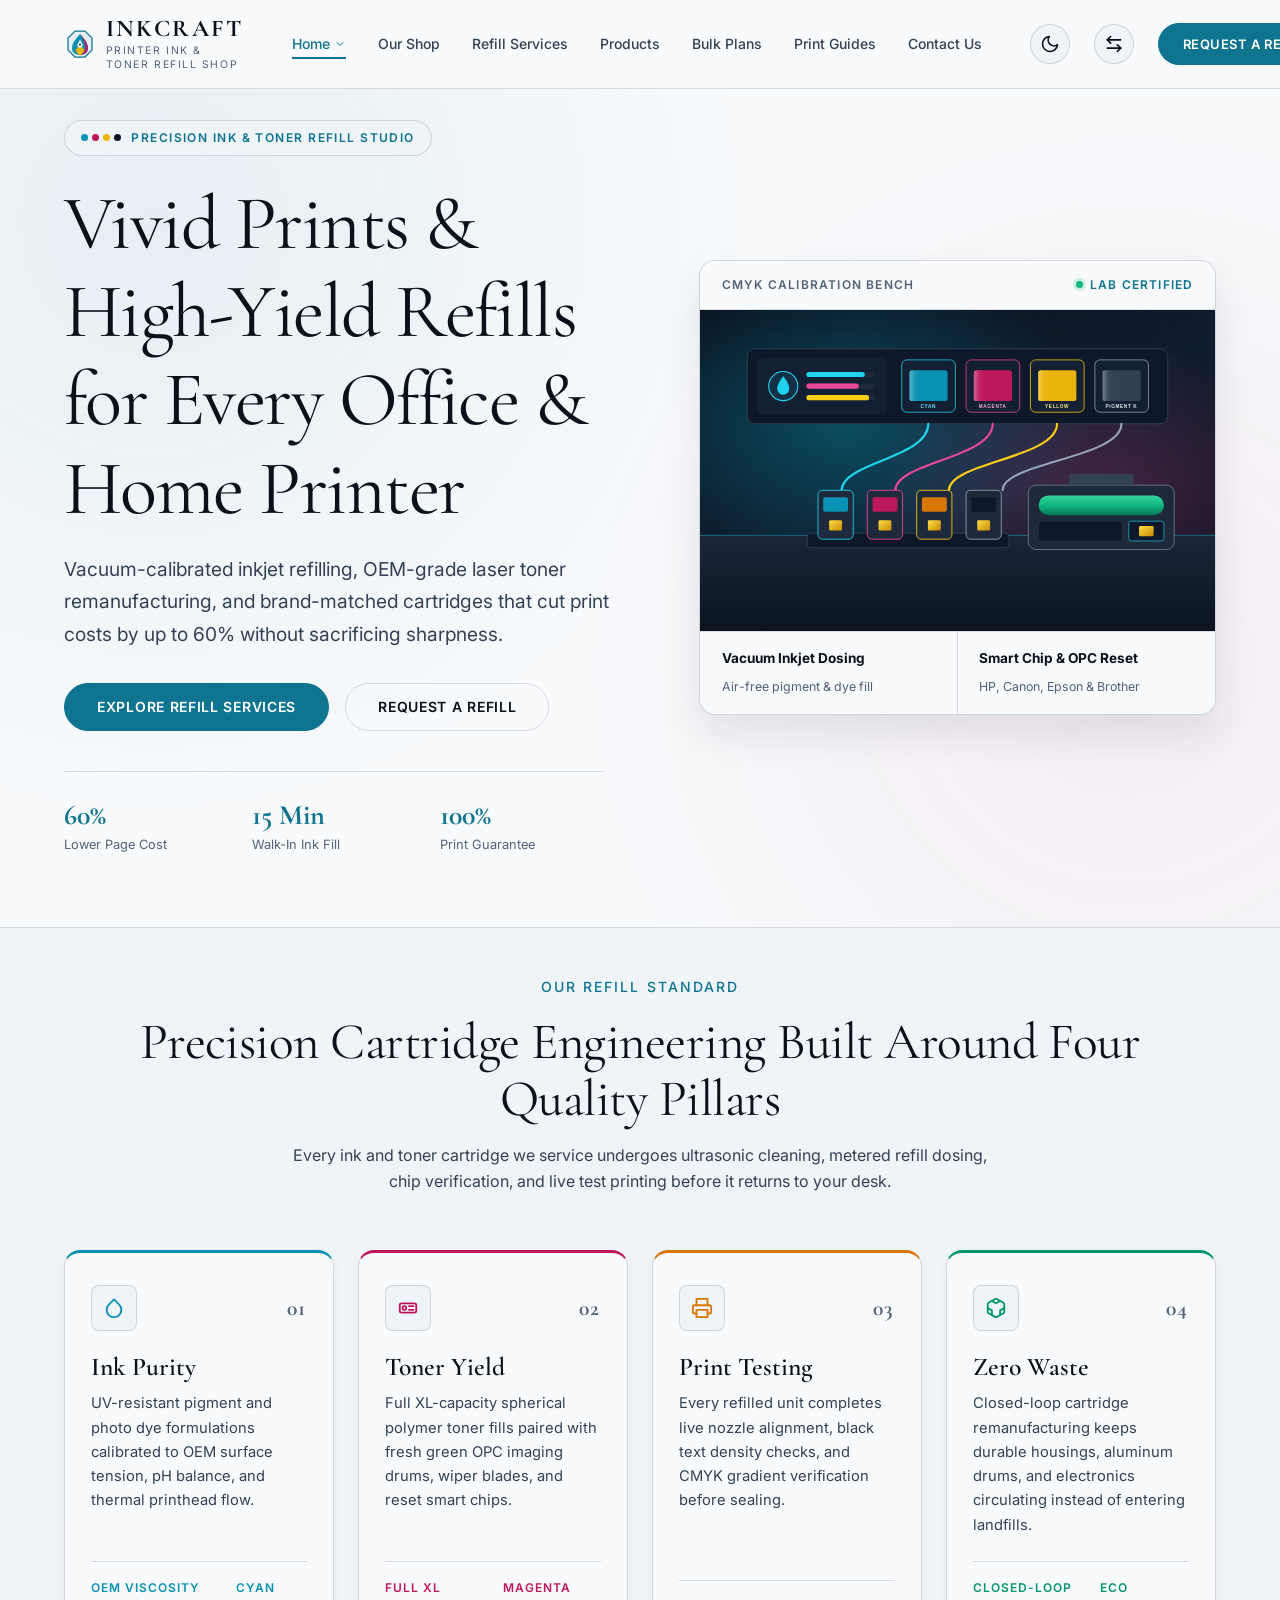
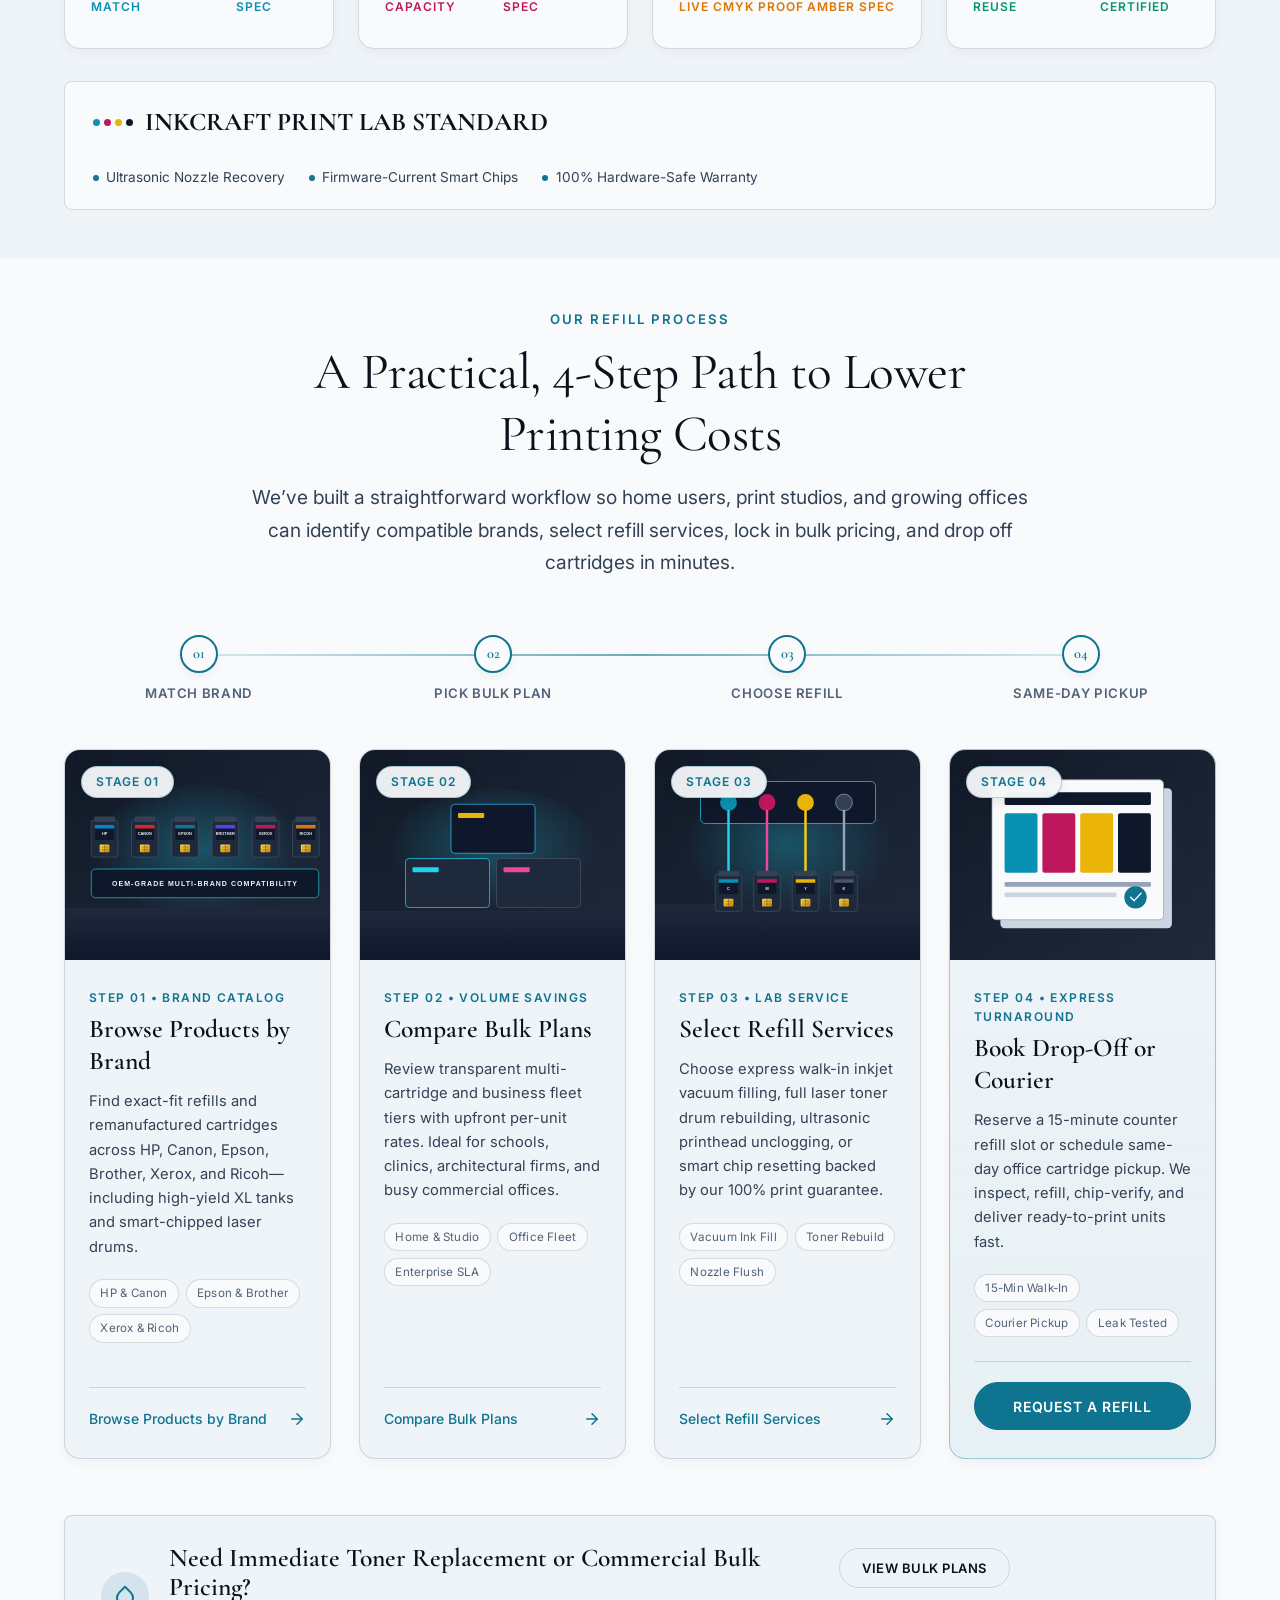
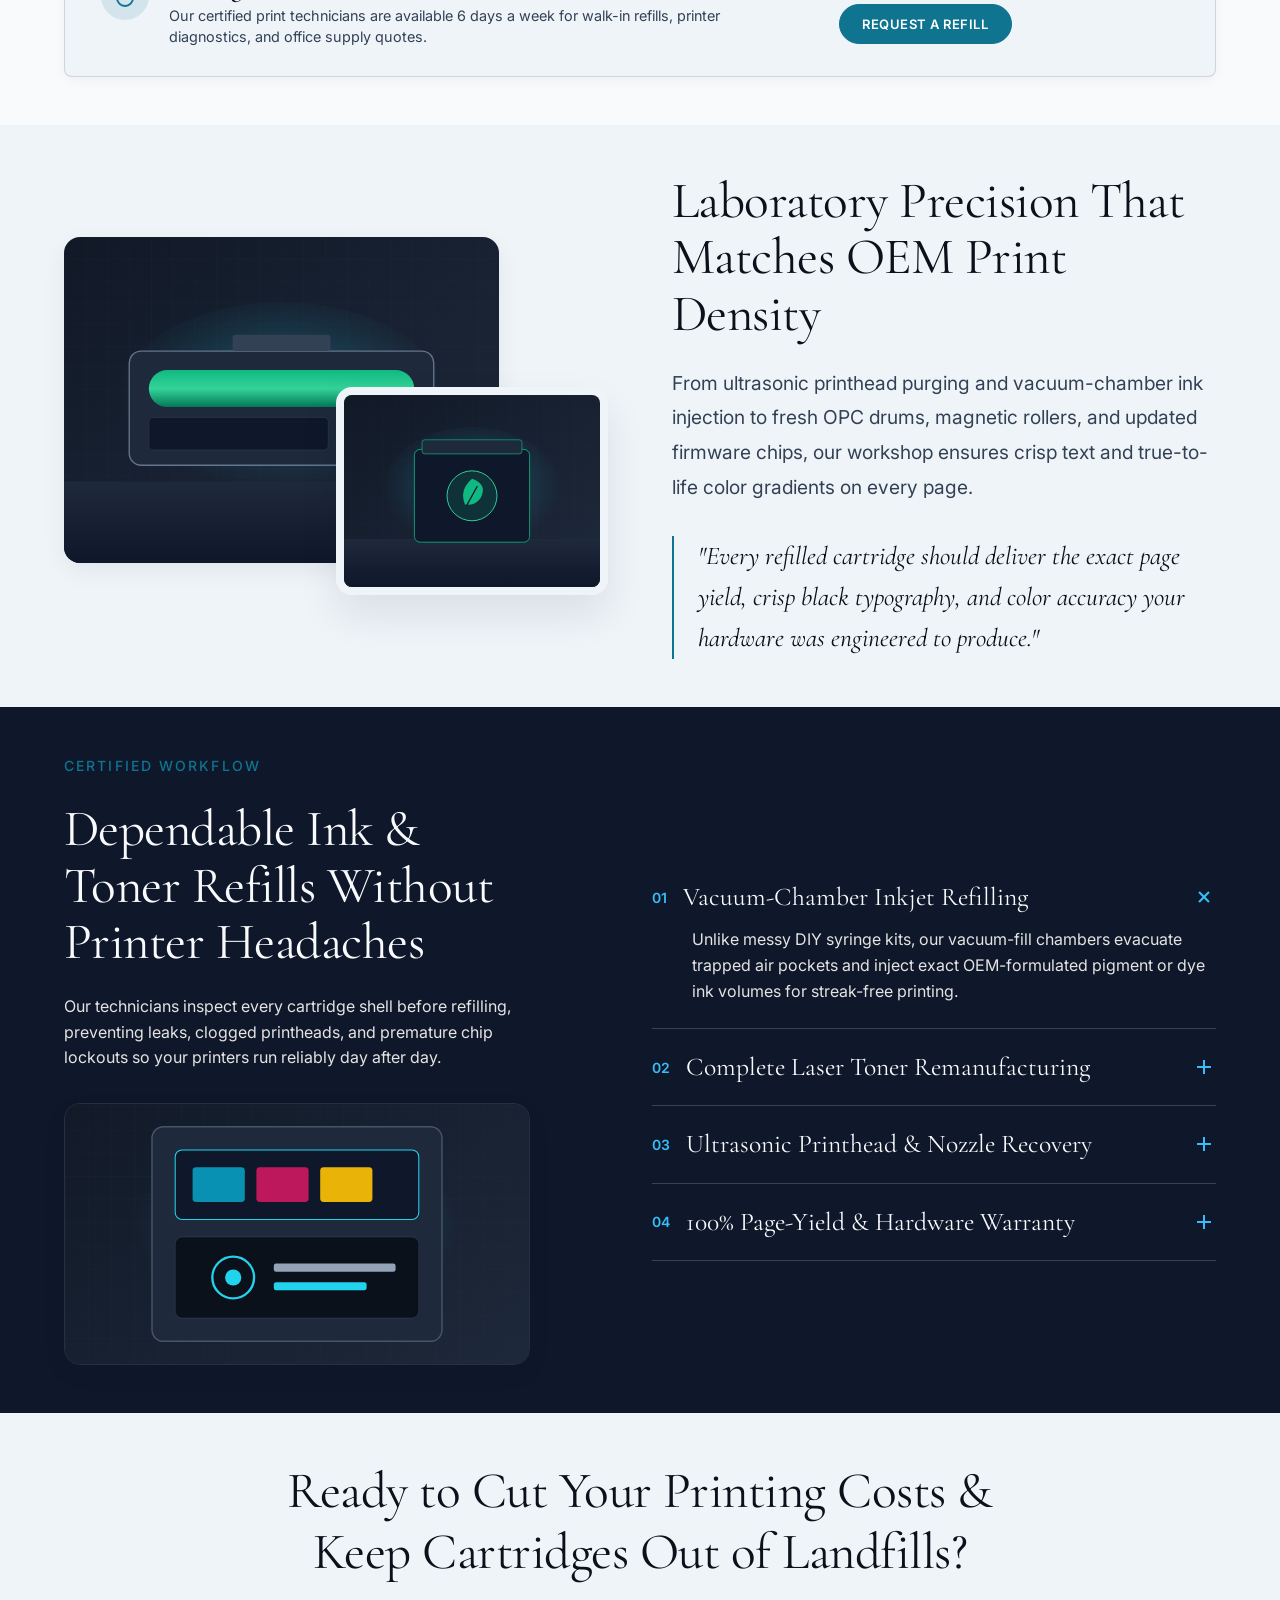
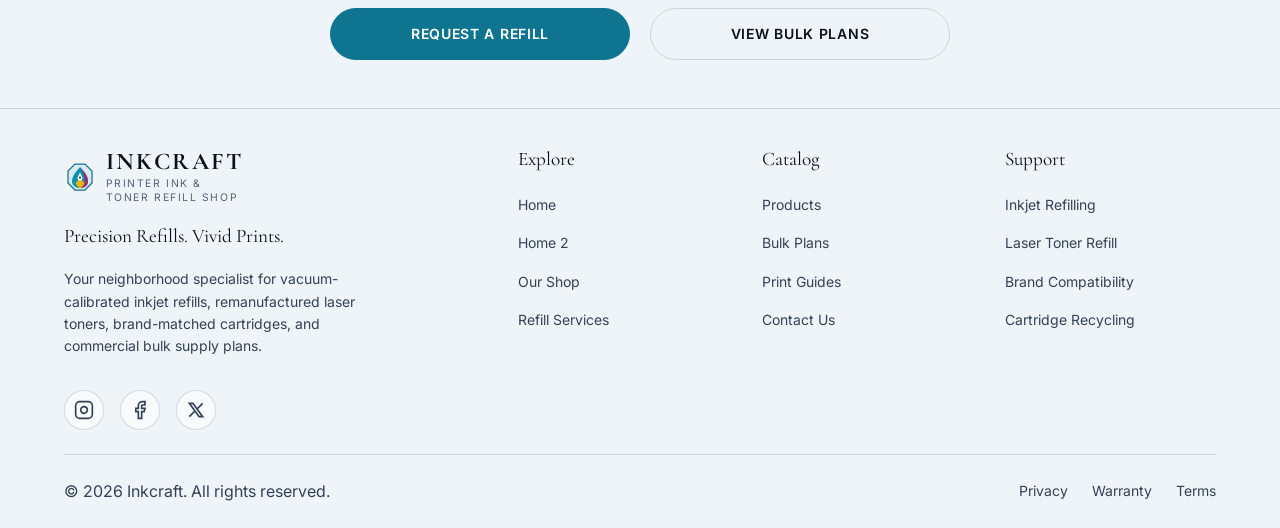
==== index.html @ eeacdc27 "Add INKCRAFT Printer Ink & Toner Refill Shop website" ====
<!DOCTYPE html>
<html lang="en" dir="ltr">
<head>
  <meta charset="UTF-8">
  <meta name="viewport" content="width=device-width, initial-scale=1.0">
  <title>INKCRAFT | Printer Ink &amp; Toner Refill Shop</title>
  <link rel="icon" type="image/svg+xml" href="assets/images/logo.svg">
  <meta name="description" content="Professional printer ink and laser toner refill shop offering precision vacuum-fill ink refilling, remanufactured toner cartridges, brand-matched supplies, and business bulk plans.">
  <link rel="preconnect" href="https://fonts.googleapis.com">
  <link rel="preconnect" href="https://fonts.gstatic.com" crossorigin>
  <link href="https://fonts.googleapis.com/css2?family=Cormorant+Garamond:wght@400;500;600;700&family=Inter:wght@300;400;500;600&display=swap" rel="stylesheet">
  <link rel="stylesheet" href="assets/css/style.css">
  <style>
    /* Home 1: Split Architectural Hero */
    .hero-split-wrap {
      min-height: 92vh;
      display: flex;
      align-items: center;
      padding: 7.5rem 0 4.5rem 0;
      position: relative;
      overflow: hidden;
      background:
        radial-gradient(circle at 12% 24%, rgba(14, 116, 144, 0.08) 0%, transparent 45%),
        radial-gradient(circle at 88% 72%, rgba(190, 24, 93, 0.06) 0%, transparent 42%),
        var(--bg-primary);
      border-bottom: 1px solid var(--border-color);
    }
    [data-theme="dark"] .hero-split-wrap {
      background:
        radial-gradient(circle at 15% 24%, rgba(34, 211, 238, 0.12) 0%, transparent 48%),
        radial-gradient(circle at 88% 72%, rgba(236, 72, 153, 0.08) 0%, transparent 44%),
        var(--bg-primary);
    }
    .hero-split-grid {
      display: grid;
      grid-template-columns: 1.05fr 0.95fr;
      gap: 4rem;
      align-items: center;
    }
    .hero-pill-badge {
      display: inline-flex;
      align-items: center;
      gap: 0.65rem;
      padding: 0.45rem 1rem;
      border-radius: var(--radius-full);
      background: var(--bg-secondary);
      border: 1px solid var(--border-color);
      font-size: 0.75rem;
      font-weight: 600;
      letter-spacing: 0.12em;
      text-transform: uppercase;
      color: var(--accent-primary);
      margin-bottom: 1.5rem;
    }
    .cmyk-dots {
      display: inline-flex;
      align-items: center;
      gap: 4px;
    }
    .cmyk-dots span {
      width: 7px;
      height: 7px;
      border-radius: 50%;
      display: inline-block;
    }
    .hero-split-left h1 {
      font-size: var(--text-hero);
      line-height: 1.15;
      margin-bottom: 1.25rem;
      color: var(--text-primary);
    }
    .hero-split-left p {
      font-size: var(--text-md);
      color: var(--text-secondary);
      line-height: 1.7;
      margin-bottom: 2rem;
      max-width: 560px;
    }
    .hero-split-actions {
      display: flex;
      align-items: center;
      gap: 1rem;
      flex-wrap: wrap;
      margin-bottom: 2.5rem;
    }
    .hero-kpi-strip {
      display: grid;
      grid-template-columns: repeat(3, 1fr);
      gap: 1.5rem;
      padding-top: 1.75rem;
      border-top: 1px solid var(--border-color);
      max-width: 540px;
    }
    .hero-kpi-val {
      font-family: var(--font-display);
      font-size: 1.75rem;
      font-weight: 700;
      color: var(--accent-primary);
      line-height: 1.1;
      display: block;
    }
    .hero-kpi-label {
      font-size: 0.8rem;
      color: var(--text-muted);
      margin-top: 0.25rem;
      display: block;
    }
    .hero-studio-card {
      background: var(--bg-secondary);
      border: 1px solid var(--border-color);
      border-radius: var(--radius-lg);
      box-shadow: var(--shadow-lg);
      overflow: hidden;
      position: relative;
    }
    .hero-studio-topbar {
      display: flex;
      align-items: center;
      justify-content: space-between;
      padding: 0.9rem 1.35rem;
      border-bottom: 1px solid var(--border-color);
      background: var(--bg-primary);
      font-size: 0.75rem;
      font-weight: 600;
      letter-spacing: 0.1em;
      text-transform: uppercase;
      color: var(--text-muted);
    }
    .hero-studio-status {
      display: inline-flex;
      align-items: center;
      gap: 0.45rem;
      color: var(--accent-primary);
    }
    .hero-studio-status::before {
      content: '';
      width: 7px;
      height: 7px;
      border-radius: 50%;
      background: #10B981;
      box-shadow: 0 0 0 3px rgba(16, 185, 129, 0.2);
    }
    .hero-studio-media {
      width: 100%;
      aspect-ratio: 16/10;
      overflow: hidden;
      background: #09111E;
    }
    .hero-studio-media img {
      width: 100%;
      height: 100%;
      object-fit: cover;
      display: block;
    }
    .hero-studio-footer {
      display: grid;
      grid-template-columns: 1fr 1fr;
      border-top: 1px solid var(--border-color);
      background: var(--bg-primary);
    }
    .hero-studio-spec {
      padding: 1rem 1.35rem;
    }
    .hero-studio-spec:first-child {
      border-right: 1px solid var(--border-color);
    }
    [dir="rtl"] .hero-studio-spec:first-child {
      border-right: none;
      border-left: 1px solid var(--border-color);
    }
    .hero-studio-spec strong {
      display: block;
      font-size: 0.85rem;
      color: var(--text-primary);
      margin-bottom: 0.15rem;
    }
    .hero-studio-spec span {
      font-size: 0.775rem;
      color: var(--text-muted);
    }
    
    .elegant-split { display: grid; grid-template-columns: 1fr 1fr; gap: 4rem; align-items: center; }
    .elegant-visuals { position: relative; padding-bottom: 2rem; padding-right: 2rem; }
    .elegant-img-main { width: 85%; height: auto; border-radius: var(--radius-lg); box-shadow: var(--shadow-md); position: relative; z-index: 1; display: block; }
    .elegant-img-second { width: 50%; height: auto; border-radius: var(--radius-lg); box-shadow: var(--shadow-lg); position: absolute; right: 0; bottom: 0; z-index: 2; border: 8px solid var(--bg-secondary); }
    .elegant-content { display: flex; flex-direction: column; justify-content: center; }
    
    /* Our Process & Refill Journey System */
    .process-section { position: relative; }
    .process-header { text-align: center; max-width: 820px; margin: 0 auto 3.5rem auto; }
    .process-header .eyebrow { display: inline-block; margin-bottom: 0.75rem; letter-spacing: 0.16em; font-size: 0.825rem; font-weight: 600; color: var(--accent-primary); text-transform: uppercase; }
    .process-header h2 { margin-bottom: 1rem; font-family: var(--font-display); font-size: var(--text-xxl); line-height: 1.2; }
    .process-header p { font-size: var(--text-md); color: var(--text-secondary); line-height: 1.7; margin: 0 auto; }

    .process-journey-tracker {
      display: grid;
      grid-template-columns: repeat(4, 1fr);
      gap: 1.5rem;
      margin-bottom: 2.75rem;
      position: relative;
    }
    .process-journey-tracker::before {
      content: '';
      position: absolute;
      top: 19px;
      left: 10%;
      right: 10%;
      height: 2px;
      background: linear-gradient(90deg, 
        rgba(14, 116, 144, 0.2) 0%, 
        var(--accent-primary) 50%, 
        rgba(14, 116, 144, 0.2) 100%);
      z-index: 0;
      opacity: 0.6;
    }
    .journey-step-indicator {
      display: flex;
      flex-direction: column;
      align-items: center;
      text-align: center;
      position: relative;
      z-index: 1;
    }
    .journey-step-circle {
      width: 38px;
      height: 38px;
      border-radius: 50%;
      background: var(--bg-primary);
      border: 2px solid var(--accent-primary);
      color: var(--accent-primary);
      display: flex;
      align-items: center;
      justify-content: center;
      font-weight: 600;
      font-size: 0.9rem;
      font-family: var(--font-display);
      margin-bottom: 0.65rem;
      box-shadow: 0 4px 10px rgba(0,0,0,0.05);
      transition: all var(--transition-normal);
    }
    .journey-step-label {
      font-size: 0.825rem;
      font-weight: 600;
      letter-spacing: 0.05em;
      text-transform: uppercase;
      color: var(--text-muted);
      transition: color var(--transition-fast);
    }
    .journey-step-indicator:hover .journey-step-circle {
      background: var(--accent-primary);
      color: #FFFFFF;
      transform: scale(1.1);
      box-shadow: 0 6px 16px rgba(14, 116, 144, 0.3);
    }
    .journey-step-indicator:hover .journey-step-label {
      color: var(--text-primary);
    }

    .process-cards-grid {
      display: grid;
      grid-template-columns: repeat(4, 1fr);
      gap: 1.75rem;
      align-items: stretch;
    }
    .process-card {
      background: var(--bg-secondary);
      border: 1px solid var(--border-color);
      border-radius: var(--radius-lg);
      display: flex;
      flex-direction: column;
      height: 100%;
      overflow: hidden;
      transition: transform var(--transition-normal), box-shadow var(--transition-normal), border-color var(--transition-normal);
      position: relative;
      box-shadow: var(--shadow-sm);
    }
    .process-card:hover {
      transform: translateY(-6px);
      box-shadow: var(--shadow-lg);
      border-color: var(--accent-primary);
    }
    .process-card-img-wrap {
      position: relative;
      width: 100%;
      height: 210px;
      overflow: hidden;
      background-color: var(--bg-tertiary);
    }
    .process-card-img {
      width: 100%;
      height: 100%;
      object-fit: cover;
      display: block;
      transition: transform var(--transition-slow);
    }
    .process-card:hover .process-card-img {
      transform: scale(1.06);
    }
    .process-card-badge {
      position: absolute;
      top: 1rem;
      left: 1rem;
      background: rgba(248, 250, 252, 0.94);
      color: var(--accent-primary);
      backdrop-filter: blur(8px);
      -webkit-backdrop-filter: blur(8px);
      border: 1px solid rgba(14, 116, 144, 0.3);
      font-size: 0.75rem;
      font-weight: 600;
      letter-spacing: 0.08em;
      text-transform: uppercase;
      padding: 0.35rem 0.85rem;
      border-radius: var(--radius-full);
      box-shadow: 0 4px 12px rgba(0,0,0,0.08);
      z-index: 2;
    }
    [data-theme="dark"] .process-card-badge {
      background: rgba(19, 28, 43, 0.92);
      border-color: rgba(34, 211, 238, 0.4);
      color: var(--accent-primary);
    }
    [dir="rtl"] .process-card-badge {
      left: auto;
      right: 1rem;
    }
    .process-card-body {
      padding: 1.75rem 1.5rem;
      display: flex;
      flex-direction: column;
      flex-grow: 1;
      justify-content: space-between;
      text-align: start;
    }
    .process-card-step-num {
      font-size: 0.75rem;
      font-weight: 600;
      letter-spacing: 0.12em;
      color: var(--accent-primary);
      text-transform: uppercase;
      margin-bottom: 0.4rem;
      display: block;
    }
    .process-card-title {
      font-family: var(--font-display);
      font-size: var(--text-lg);
      font-weight: 600;
      line-height: 1.25;
      color: var(--text-primary);
      margin-bottom: 0.75rem;
    }
    .process-card-desc {
      font-size: 0.92rem;
      color: var(--text-secondary);
      line-height: 1.65;
      margin-bottom: 1.25rem;
    }
    .process-card-tags {
      display: flex;
      flex-wrap: wrap;
      gap: 0.4rem;
      margin-bottom: 1.5rem;
    }
    .process-tag {
      font-size: 0.725rem;
      letter-spacing: 0.02em;
      background: var(--bg-primary);
      color: var(--text-muted);
      border: 1px solid var(--border-color);
      padding: 0.25rem 0.65rem;
      border-radius: var(--radius-full);
      white-space: nowrap;
    }
    .process-card-footer {
      margin-top: auto;
      padding-top: 1.25rem;
      border-top: 1px solid var(--border-color);
      display: flex;
      align-items: center;
      justify-content: space-between;
      width: 100%;
    }
    .process-link {
      display: inline-flex;
      align-items: center;
      gap: 0.5rem;
      color: var(--accent-primary);
      font-size: 0.875rem;
      font-weight: 500;
      text-decoration: none;
      transition: gap var(--transition-fast), color var(--transition-fast);
      width: 100%;
      justify-content: space-between;
    }
    .process-link:hover {
      color: var(--accent-hover);
    }
    .process-link svg {
      transition: transform var(--transition-fast);
      flex-shrink: 0;
    }
    .process-link:hover svg {
      transform: translateX(4px);
    }
    [dir="rtl"] .process-link:hover svg {
      transform: translateX(-4px) rotate(180deg);
    }
    [dir="rtl"] .process-link svg {
      transform: rotate(180deg);
    }

    .process-card-featured {
      background: linear-gradient(180deg, var(--bg-secondary) 0%, rgba(14, 116, 144, 0.07) 100%);
      border-color: rgba(14, 116, 144, 0.35);
    }
    .process-card-btn {
      width: 100%;
      text-align: center;
      justify-content: center;
      padding: 0.75rem 1.25rem;
      font-size: 0.875rem;
      cursor: pointer;
    }

    .process-assistance-bar {
      margin-top: 3.5rem;
      padding: 1.75rem 2.25rem;
      background: var(--bg-secondary);
      border: 1px solid var(--border-color);
      border-radius: var(--radius-md);
      display: flex;
      align-items: center;
      justify-content: space-between;
      gap: 2rem;
      box-shadow: var(--shadow-sm);
    }
    .assistance-text {
      display: flex;
      align-items: center;
      gap: 1.25rem;
    }
    .assistance-icon {
      width: 48px;
      height: 48px;
      border-radius: 50%;
      background: rgba(14, 116, 144, 0.12);
      color: var(--accent-primary);
      display: flex;
      align-items: center;
      justify-content: center;
      flex-shrink: 0;
    }

    /* Section 02: Precision Engineering 4-Pillar Grid */
    .pillars-grid {
      display: grid;
      grid-template-columns: repeat(4, 1fr);
      gap: 1.5rem;
      text-align: start;
    }
    .pillar-card {
      background: var(--bg-primary);
      border: 1px solid var(--border-color);
      border-top: 3px solid var(--pillar-accent, var(--accent-primary));
      border-radius: var(--radius-lg);
      padding: 2rem 1.65rem;
      display: flex;
      flex-direction: column;
      justify-content: space-between;
      box-shadow: var(--shadow-sm);
      transition: transform var(--transition-normal), box-shadow var(--transition-normal), border-color var(--transition-normal);
    }
    .pillar-card:hover {
      transform: translateY(-5px);
      box-shadow: var(--shadow-md);
      border-color: var(--pillar-accent, var(--accent-primary));
    }
    .pillar-head {
      display: flex;
      align-items: center;
      justify-content: space-between;
      margin-bottom: 1.35rem;
    }
    .pillar-icon {
      width: 46px;
      height: 46px;
      border-radius: var(--radius-md);
      background: var(--bg-secondary);
      border: 1px solid var(--border-color);
      color: var(--pillar-accent, var(--accent-primary));
      display: flex;
      align-items: center;
      justify-content: center;
    }
    .pillar-num {
      font-family: var(--font-display);
      font-size: 1.35rem;
      font-weight: 700;
      color: var(--text-muted);
      letter-spacing: 0.06em;
    }
    .pillar-card h3 {
      font-family: var(--font-display);
      font-size: var(--text-lg);
      font-weight: 600;
      color: var(--text-primary);
      margin-bottom: 0.65rem;
    }
    .pillar-card p {
      font-size: 0.92rem;
      color: var(--text-secondary);
      line-height: 1.65;
      margin-bottom: 1.5rem;
    }
    .pillar-spec {
      padding-top: 1rem;
      border-top: 1px solid var(--border-color);
      font-size: 0.75rem;
      font-weight: 600;
      letter-spacing: 0.08em;
      text-transform: uppercase;
      color: var(--pillar-accent, var(--accent-primary));
      display: flex;
      align-items: center;
      justify-content: space-between;
    }
    .pillars-lab-strip {
      margin-top: 2rem;
      padding: 1.25rem 1.75rem;
      background: var(--bg-primary);
      border: 1px solid var(--border-color);
      border-radius: var(--radius-md);
      display: flex;
      align-items: center;
      justify-content: space-between;
      gap: 1.5rem;
      flex-wrap: wrap;
    }
    .pillars-lab-brand {
      display: inline-flex;
      align-items: center;
      gap: 0.75rem;
      font-family: var(--font-display);
      font-size: var(--text-lg);
      font-weight: 700;
      color: var(--text-primary);
    }
    .pillars-lab-specs {
      display: flex;
      align-items: center;
      gap: 1.5rem;
      flex-wrap: wrap;
      font-size: 0.85rem;
      color: var(--text-secondary);
    }
    .pillars-lab-specs span {
      display: inline-flex;
      align-items: center;
      gap: 0.45rem;
    }
    .pillars-lab-specs span::before {
      content: '';
      width: 6px;
      height: 6px;
      border-radius: 50%;
      background: var(--accent-primary);
    }
    @media (max-width: 1100px) {
      .pillars-grid { grid-template-columns: repeat(2, 1fr); }
    }
    @media (max-width: 640px) {
      .pillars-grid { grid-template-columns: 1fr; }
      .pillars-lab-strip { flex-direction: column; text-align: center; }
      .pillars-lab-specs { justify-content: center; }
    }

    @media (max-width: 1100px) {
      .hero-split-grid {
        grid-template-columns: 1fr;
        gap: 3rem;
      }
      .process-cards-grid {
        grid-template-columns: repeat(2, 1fr);
        gap: 1.5rem;
      }
    }
    @media (max-width: 768px) {
      .hero-split-wrap { padding: 6.5rem 0 3.5rem 0; min-height: auto; }
      .hero-kpi-strip { grid-template-columns: repeat(3, 1fr); gap: 1rem; }
      .hero-studio-footer { grid-template-columns: 1fr; }
      .hero-studio-spec:first-child { border-right: none; border-bottom: 1px solid var(--border-color); }
      .process-journey-tracker { display: none; }
      .process-cards-grid { grid-template-columns: 1fr; gap: 1.75rem; }
      .process-assistance-bar { flex-direction: column; text-align: center; align-items: center; padding: 1.5rem; }
      .assistance-text { flex-direction: column; text-align: center; }
      .elegant-split { grid-template-columns: 1fr; gap: 3rem; }
      .elegant-img-main { width: 95%; }
      .elegant-img-second { width: 45%; }
    }
  </style>
</head>
<body>

<nav class="navbar">
  <div class="container nav-container">
    <div class="nav-brand">
      <a href="index.html" class="nav-brand-link">
        <svg class="site-logo" width="32" height="32" viewBox="0 0 64 64" fill="none">
          <path d="M22 6 H42 L56 20 V44 L42 58 H22 L8 44 V20 Z" stroke="#0E7490" stroke-width="2.5" fill="rgba(14,116,144,0.08)"/>
          <path d="M32 12 C21 24, 16 32, 16 40.5 C16 49.2, 23.2 54, 32 54 C40.8 54, 48 49.2, 48 40.5 C48 32, 43 24, 32 12 Z" fill="#0891B2"/>
          <path d="M32 12 C38 22, 42 30, 42 39 C42 46, 37.5 52, 32 54 C40.8 54, 48 49.2, 48 40.5 C48 32, 43 24, 32 12 Z" fill="#BE185D" opacity="0.9"/>
          <path d="M32 34 L41 44 C38.5 50, 35.5 53.2, 32 54 C28.5 53.2, 25.5 50, 23 44 Z" fill="#EAB308"/>
          <path d="M32 23 L37.5 34.5 L34 39.5 H30 L26.5 34.5 Z" fill="#FFFFFF"/>
          <circle cx="32" cy="33" r="2" fill="#0F172A"/>
        </svg>
        <div class="nav-brand-text">
          <span class="nav-logo-text" style="font-family: var(--font-display); font-size: 1.5rem; font-weight: 700; letter-spacing: 0.1em; line-height: 1.1; color: var(--text-primary); white-space: nowrap;">INKCRAFT</span>
          <span class="nav-descriptor" style="font-family: var(--font-body); font-size: 0.65rem; font-weight: 400; text-transform: uppercase; letter-spacing: 0.15em; color: var(--text-muted); line-height: 1.35; margin-top: 2px; display: block;"><span style="display: block; white-space: nowrap;">Printer Ink &amp;</span><span style="display: block; white-space: nowrap;">Toner Refill Shop</span></span>
        </div>
      </a>
    </div>
    
    <div class="nav-menu">
      <div class="dropdown">
        <a href="#" class="nav-link has-dropdown active" aria-haspopup="true" aria-expanded="false">Home <svg width="12" height="12" viewBox="0 0 24 24" fill="none" stroke="currentColor" stroke-width="2" stroke-linecap="round" stroke-linejoin="round"><polyline points="6 9 12 15 18 9"></polyline></svg></a>
        <div class="dropdown-content">
          <a href="index.html" class="nav-link active" aria-current="page">Home 1</a>
          <a href="home-2.html" class="nav-link">Home 2</a>
        </div>
      </div>
      <a href="our-shop.html" class="nav-link">Our Shop</a>
      <a href="refill-services.html" class="nav-link">Refill Services</a>
      <a href="products.html" class="nav-link">Products</a>
      <a href="bulk-plans.html" class="nav-link">Bulk Plans</a>
      <a href="print-guides.html" class="nav-link">Print Guides</a>
      <a href="contact-us.html" class="nav-link">Contact Us</a>
    </div>

    <div class="nav-actions" style="display: flex; align-items: center; gap: 1.5rem;">
      <button class="icon-btn theme-toggle" aria-label="Toggle Theme">
        <svg width="20" height="20" viewBox="0 0 24 24" fill="none" stroke="currentColor" stroke-width="2" stroke-linecap="round" stroke-linejoin="round"><path d="M21 12.79A9 9 0 1 1 11.21 3 7 7 0 0 0 21 12.79z"></path></svg>
      </button>
      <button class="icon-btn rtl-toggle" aria-label="Toggle RTL">
        <svg width="20" height="20" viewBox="0 0 24 24" fill="none" stroke="currentColor" stroke-width="2" stroke-linecap="round" stroke-linejoin="round"><path d="M8 3L4 7l4 4"/><path d="M4 7h16"/><path d="M16 21l4-4-4-4"/><path d="M20 17H4"/></svg>
      </button>
      <a href="#" class="btn btn-primary open-modal">Request a Refill</a>
    </div>

    <div class="hamburger">
      <span></span>
      <span></span>
      <span></span>
    </div>
  </div>
</nav>

<div class="mobile-menu">
  <button class="mobile-close-btn" aria-label="Close Menu">
    <svg width="24" height="24" viewBox="0 0 24 24" fill="none" stroke="currentColor" stroke-width="2" stroke-linecap="round" stroke-linejoin="round"><line x1="18" y1="6" x2="6" y2="18"></line><line x1="6" y1="6" x2="18" y2="18"></line></svg>
  </button>
  <div class="mobile-nav-list">
      <a href="index.html" class="nav-link active" aria-current="page">Home 1</a>
      <a href="home-2.html" class="nav-link">Home 2</a>
      <a href="our-shop.html" class="nav-link">Our Shop</a>
      <a href="refill-services.html" class="nav-link">Refill Services</a>
      <a href="products.html" class="nav-link">Products</a>
      <a href="bulk-plans.html" class="nav-link">Bulk Plans</a>
      <a href="print-guides.html" class="nav-link">Print Guides</a>
      <a href="contact-us.html" class="nav-link">Contact Us</a>
  </div>
  <div class="mobile-controls">
      <button id="theme-toggle" class="icon-btn" aria-label="Toggle Theme">
        <svg width="20" height="20" viewBox="0 0 24 24" fill="none" stroke="currentColor" stroke-width="2" stroke-linecap="round" stroke-linejoin="round"><path d="M21 12.79A9 9 0 1 1 11.21 3 7 7 0 0 0 21 12.79z"></path></svg>
      </button>
      <button id="rtl-toggle" class="icon-btn" aria-label="Toggle RTL">
        <svg width="20" height="20" viewBox="0 0 24 24" fill="none" stroke="currentColor" stroke-width="2" stroke-linecap="round" stroke-linejoin="round"><path d="M8 3L4 7l4 4"/><path d="M4 7h16"/><path d="M16 21l4-4-4-4"/><path d="M20 17H4"/></svg>
      </button>
  </div>
  
  <a href="#" class="btn btn-primary open-modal">Request a Refill</a>
</div>

<!-- SECTION 01: SPLIT ARCHITECTURAL HERO (HOME 1) -->
<section class="hero-split-wrap">
  <div class="container">
    <div class="hero-split-grid">
      <div class="hero-split-left reveal">
        <span class="hero-pill-badge">
          <span class="cmyk-dots" aria-hidden="true">
            <span style="background:#0891B2;"></span>
            <span style="background:#BE185D;"></span>
            <span style="background:#EAB308;"></span>
            <span style="background:#0F172A;"></span>
          </span>
          PRECISION INK &amp; TONER REFILL STUDIO
        </span>
        <h1>Vivid Prints &amp; High-Yield Refills for Every Office &amp; Home Printer</h1>
        <p>Vacuum-calibrated inkjet refilling, OEM-grade laser toner remanufacturing, and brand-matched cartridges that cut print costs by up to 60% without sacrificing sharpness.</p>
        <div class="hero-split-actions">
          <a href="refill-services.html" class="btn btn-primary">Explore Refill Services</a>
          <a href="#" class="btn btn-secondary open-modal">Request a Refill</a>
        </div>
        <div class="hero-kpi-strip">
          <div>
            <span class="hero-kpi-val">60%</span>
            <span class="hero-kpi-label">Lower Page Cost</span>
          </div>
          <div>
            <span class="hero-kpi-val">15 Min</span>
            <span class="hero-kpi-label">Walk-In Ink Fill</span>
          </div>
          <div>
            <span class="hero-kpi-val">100%</span>
            <span class="hero-kpi-label">Print Guarantee</span>
          </div>
        </div>
      </div>

      <div class="hero-studio-card reveal stagger-2">
        <div class="hero-studio-topbar">
          <span>CMYK CALIBRATION BENCH</span>
          <span class="hero-studio-status">LAB CERTIFIED</span>
        </div>
        <div class="hero-studio-media">
          <img src="assets/images/hero-refill-lab.svg" alt="Inkcraft Vacuum-Fill Inkjet and Laser Toner Refill Bench">
        </div>
        <div class="hero-studio-footer">
          <div class="hero-studio-spec">
            <strong>Vacuum Inkjet Dosing</strong>
            <span>Air-free pigment &amp; dye fill</span>
          </div>
          <div class="hero-studio-spec">
            <strong>Smart Chip &amp; OPC Reset</strong>
            <span>HP, Canon, Epson &amp; Brother</span>
          </div>
        </div>
      </div>
    </div>
  </div>
</section>

<!-- SECTION 02: PRECISION CARTRIDGE ENGINEERING PILLARS -->
<section class="section section-alt">
  <div class="container text-center">
    <span class="eyebrow reveal" style="margin-bottom: 1rem;">OUR REFILL STANDARD</span>
    <h2 class="reveal" style="margin-bottom: 1rem;">Precision Cartridge Engineering Built Around Four Quality Pillars</h2>
    <p class="reveal stagger-1" style="margin: 0 auto 3.5rem auto; max-width: 720px;">Every ink and toner cartridge we service undergoes ultrasonic cleaning, metered refill dosing, chip verification, and live test printing before it returns to your desk.</p>
    
    <div class="pillars-grid reveal stagger-2">
      <div class="pillar-card" style="--pillar-accent: #0891B2;">
        <div>
          <div class="pillar-head">
            <div class="pillar-icon" aria-hidden="true">
              <svg width="22" height="22" viewBox="0 0 24 24" fill="none" stroke="currentColor" stroke-width="2" stroke-linecap="round" stroke-linejoin="round"><path d="M12 2.69l5.66 5.66a8 8 0 1 1-11.31 0z"></path></svg>
            </div>
            <span class="pillar-num">01</span>
          </div>
          <h3>Ink Purity</h3>
          <p>UV-resistant pigment and photo dye formulations calibrated to OEM surface tension, pH balance, and thermal printhead flow.</p>
        </div>
        <div class="pillar-spec">
          <span>OEM Viscosity Match</span>
          <span>Cyan Spec</span>
        </div>
      </div>

      <div class="pillar-card" style="--pillar-accent: #BE185D;">
        <div>
          <div class="pillar-head">
            <div class="pillar-icon" aria-hidden="true">
              <svg width="22" height="22" viewBox="0 0 24 24" fill="none" stroke="currentColor" stroke-width="2" stroke-linecap="round" stroke-linejoin="round"><rect x="3" y="7" width="18" height="10" rx="2"></rect><circle cx="8" cy="12" r="2"></circle><line x1="13" y1="10" x2="18" y2="10"></line><line x1="13" y1="14" x2="18" y2="14"></line></svg>
            </div>
            <span class="pillar-num">02</span>
          </div>
          <h3>Toner Yield</h3>
          <p>Full XL-capacity spherical polymer toner fills paired with fresh green OPC imaging drums, wiper blades, and reset smart chips.</p>
        </div>
        <div class="pillar-spec">
          <span>Full XL Capacity</span>
          <span>Magenta Spec</span>
        </div>
      </div>

      <div class="pillar-card" style="--pillar-accent: #D97706;">
        <div>
          <div class="pillar-head">
            <div class="pillar-icon" aria-hidden="true">
              <svg width="22" height="22" viewBox="0 0 24 24" fill="none" stroke="currentColor" stroke-width="2" stroke-linecap="round" stroke-linejoin="round"><polyline points="6 9 6 2 18 2 18 9"></polyline><path d="M6 18H4a2 2 0 0 1-2-2v-5a2 2 0 0 1 2-2h16a2 2 0 0 1 2 2v5a2 2 0 0 1-2 2h-2"></path><rect x="6" y="14" width="12" height="8"></rect></svg>
            </div>
            <span class="pillar-num">03</span>
          </div>
          <h3>Print Testing</h3>
          <p>Every refilled unit completes live nozzle alignment, black text density checks, and CMYK gradient verification before sealing.</p>
        </div>
        <div class="pillar-spec">
          <span>Live CMYK Proof</span>
          <span>Amber Spec</span>
        </div>
      </div>

      <div class="pillar-card" style="--pillar-accent: #059669;">
        <div>
          <div class="pillar-head">
            <div class="pillar-icon" aria-hidden="true">
              <svg width="22" height="22" viewBox="0 0 24 24" fill="none" stroke="currentColor" stroke-width="2" stroke-linecap="round" stroke-linejoin="round"><path d="M21 16V8a2 2 0 0 0-1-1.73l-7-4a2 2 0 0 0-2 0l-7 4A2 2 0 0 0 3 8v8a2 2 0 0 0 1 1.73l7 4a2 2 0 0 0 2 0l7-4A2 2 0 0 0 21 16z"></path><polyline points="7.5 4.21 12 6.81 16.5 4.21"></polyline><polyline points="7.5 19.79 7.5 14.6 3 12"></polyline><polyline points="21 12 16.5 14.6 16.5 19.79"></polyline></svg>
            </div>
            <span class="pillar-num">04</span>
          </div>
          <h3>Zero Waste</h3>
          <p>Closed-loop cartridge remanufacturing keeps durable housings, aluminum drums, and electronics circulating instead of entering landfills.</p>
        </div>
        <div class="pillar-spec">
          <span>Closed-Loop Reuse</span>
          <span>Eco Certified</span>
        </div>
      </div>
    </div>

    <div class="pillars-lab-strip reveal stagger-3">
      <div class="pillars-lab-brand">
        <span class="cmyk-dots" aria-hidden="true">
          <span style="background:#0891B2;"></span>
          <span style="background:#BE185D;"></span>
          <span style="background:#EAB308;"></span>
          <span style="background:#0F172A;"></span>
        </span>
        INKCRAFT PRINT LAB STANDARD
      </div>
      <div class="pillars-lab-specs">
        <span>Ultrasonic Nozzle Recovery</span>
        <span>Firmware-Current Smart Chips</span>
        <span>100% Hardware-Safe Warranty</span>
      </div>
    </div>
  </div>
</section>

<!-- SECTION 03: OUR PROCESS & REFILL JOURNEY -->
<section class="section process-section" id="process">
  <div class="container">
    <div class="process-header reveal">
      <span class="eyebrow">OUR REFILL PROCESS</span>
      <h2>A Practical, 4-Step Path to Lower Printing Costs</h2>
      <p>We’ve built a straightforward workflow so home users, print studios, and growing offices can identify compatible brands, select refill services, lock in bulk pricing, and drop off cartridges in minutes.</p>
    </div>

    <!-- Guided Journey Progress Ribbon -->
    <div class="process-journey-tracker reveal stagger-1">
      <div class="journey-step-indicator">
        <span class="journey-step-circle">01</span>
        <span class="journey-step-label">Match Brand</span>
      </div>
      <div class="journey-step-indicator">
        <span class="journey-step-circle">02</span>
        <span class="journey-step-label">Pick Bulk Plan</span>
      </div>
      <div class="journey-step-indicator">
        <span class="journey-step-circle">03</span>
        <span class="journey-step-label">Choose Refill</span>
      </div>
      <div class="journey-step-indicator">
        <span class="journey-step-circle">04</span>
        <span class="journey-step-label">Same-Day Pickup</span>
      </div>
    </div>

    <!-- 4 Journey Stage Cards -->
    <div class="process-cards-grid reveal stagger-2">
      <!-- Stage 01 -->
      <div class="process-card">
        <div class="process-card-img-wrap">
          <img src="assets/images/cartridge-brands.svg" alt="Printer ink and toner cartridges organized by brand" class="process-card-img" loading="lazy">
          <span class="process-card-badge">Stage 01</span>
        </div>
        <div class="process-card-body">
          <div>
            <span class="process-card-step-num">Step 01 &bull; Brand Catalog</span>
            <h3 class="process-card-title">Browse Products by Brand</h3>
            <p class="process-card-desc">Find exact-fit refills and remanufactured cartridges across HP, Canon, Epson, Brother, Xerox, and Ricoh—including high-yield XL tanks and smart-chipped laser drums.</p>
            <div class="process-card-tags">
              <span class="process-tag">HP &amp; Canon</span>
              <span class="process-tag">Epson &amp; Brother</span>
              <span class="process-tag">Xerox &amp; Ricoh</span>
            </div>
          </div>
          <div class="process-card-footer">
            <a href="products.html" class="process-link">
              <span>Browse Products by Brand</span>
              <svg width="18" height="18" viewBox="0 0 24 24" fill="none" stroke="currentColor" stroke-width="2" stroke-linecap="round" stroke-linejoin="round"><line x1="5" y1="12" x2="19" y2="12"></line><polyline points="12 5 19 12 12 19"></polyline></svg>
            </a>
          </div>
        </div>
      </div>

      <!-- Stage 02 -->
      <div class="process-card">
        <div class="process-card-img-wrap">
          <img src="assets/images/bulk-logistics.svg" alt="Commercial bulk toner plans and scheduled office delivery boxes" class="process-card-img" loading="lazy">
          <span class="process-card-badge">Stage 02</span>
        </div>
        <div class="process-card-body">
          <div>
            <span class="process-card-step-num">Step 02 &bull; Volume Savings</span>
            <h3 class="process-card-title">Compare Bulk Plans</h3>
            <p class="process-card-desc">Review transparent multi-cartridge and business fleet tiers with upfront per-unit rates. Ideal for schools, clinics, architectural firms, and busy commercial offices.</p>
            <div class="process-card-tags">
              <span class="process-tag">Home &amp; Studio</span>
              <span class="process-tag">Office Fleet</span>
              <span class="process-tag">Enterprise SLA</span>
            </div>
          </div>
          <div class="process-card-footer">
            <a href="bulk-plans.html" class="process-link">
              <span>Compare Bulk Plans</span>
              <svg width="18" height="18" viewBox="0 0 24 24" fill="none" stroke="currentColor" stroke-width="2" stroke-linecap="round" stroke-linejoin="round"><line x1="5" y1="12" x2="19" y2="12"></line><polyline points="12 5 19 12 12 19"></polyline></svg>
            </a>
          </div>
        </div>
      </div>

      <!-- Stage 03 -->
      <div class="process-card">
        <div class="process-card-img-wrap">
          <img src="assets/images/refill-inkjet.svg" alt="Precision vacuum-fill inkjet and toner refilling service" class="process-card-img" loading="lazy">
          <span class="process-card-badge">Stage 03</span>
        </div>
        <div class="process-card-body">
          <div>
            <span class="process-card-step-num">Step 03 &bull; Lab Service</span>
            <h3 class="process-card-title">Select Refill Services</h3>
            <p class="process-card-desc">Choose express walk-in inkjet vacuum filling, full laser toner drum rebuilding, ultrasonic printhead unclogging, or smart chip resetting backed by our 100% print guarantee.</p>
            <div class="process-card-tags">
              <span class="process-tag">Vacuum Ink Fill</span>
              <span class="process-tag">Toner Rebuild</span>
              <span class="process-tag">Nozzle Flush</span>
            </div>
          </div>
          <div class="process-card-footer">
            <a href="refill-services.html" class="process-link">
              <span>Select Refill Services</span>
              <svg width="18" height="18" viewBox="0 0 24 24" fill="none" stroke="currentColor" stroke-width="2" stroke-linecap="round" stroke-linejoin="round"><line x1="5" y1="12" x2="19" y2="12"></line><polyline points="12 5 19 12 12 19"></polyline></svg>
            </a>
          </div>
        </div>
      </div>

      <!-- Stage 04 -->
      <div class="process-card process-card-featured">
        <div class="process-card-img-wrap">
          <img src="assets/images/print-quality.svg" alt="Verified color test print and cartridge inspection" class="process-card-img" loading="lazy">
          <span class="process-card-badge">Stage 04</span>
        </div>
        <div class="process-card-body">
          <div>
            <span class="process-card-step-num">Step 04 &bull; Express Turnaround</span>
            <h3 class="process-card-title">Book Drop-Off or Courier</h3>
            <p class="process-card-desc">Reserve a 15-minute counter refill slot or schedule same-day office cartridge pickup. We inspect, refill, chip-verify, and deliver ready-to-print units fast.</p>
            <div class="process-card-tags">
              <span class="process-tag">15-Min Walk-In</span>
              <span class="process-tag">Courier Pickup</span>
              <span class="process-tag">Leak Tested</span>
            </div>
          </div>
          <div class="process-card-footer">
            <a href="#" class="btn btn-primary open-modal process-card-btn">Request a Refill</a>
          </div>
        </div>
      </div>
    </div>

    <!-- Reassurance / Direct Support Bar -->
    <div class="process-assistance-bar reveal stagger-3">
      <div class="assistance-text">
        <div class="assistance-icon" aria-hidden="true">
          <svg width="24" height="24" viewBox="0 0 24 24" fill="none" stroke="currentColor" stroke-width="2" stroke-linecap="round" stroke-linejoin="round">
            <path d="M12 2.69l5.66 5.66a8 8 0 1 1-11.31 0z"></path>
          </svg>
        </div>
        <div>
          <h4 style="font-family: var(--font-display); font-size: var(--text-lg); font-weight: 600; margin-bottom: 0.25rem; color: var(--text-primary);">Need Immediate Toner Replacement or Commercial Bulk Pricing?</h4>
          <p style="font-size: 0.9rem; color: var(--text-secondary); margin: 0; line-height: 1.5;">Our certified print technicians are available 6 days a week for walk-in refills, printer diagnostics, and office supply quotes.</p>
        </div>
      </div>
      <div style="display: flex; gap: 1rem; align-items: center; flex-wrap: wrap;">
        <a href="bulk-plans.html" class="btn btn-secondary btn-sm">View Bulk Plans</a>
        <a href="#" class="btn btn-primary btn-sm open-modal">Request a Refill</a>
      </div>
    </div>
  </div>
</section>

<!-- SECTION 04: PRINT QUALITY IN DETAILS -->
<section class="section section-alt">
  <div class="container">
    <div class="elegant-split">
      <div class="elegant-visuals reveal">
        <img src="assets/images/refill-toner.svg" class="elegant-img-main" alt="Laser toner cartridge remanufacturing with fresh OPC drum and smart chip">
        <img src="assets/images/eco-recycling.svg" class="elegant-img-second stagger-1" alt="Eco-friendly closed-loop cartridge recycling and packaging">
      </div>
      <div class="elegant-content reveal stagger-2">
        <h2 style="margin-bottom: 1.5rem;">Laboratory Precision That Matches OEM Print Density</h2>
        <p style="margin-bottom: 2rem; font-size: var(--text-md); color: var(--text-secondary); line-height: 1.8;">From ultrasonic printhead purging and vacuum-chamber ink injection to fresh OPC drums, magnetic rollers, and updated firmware chips, our workshop ensures crisp text and true-to-life color gradients on every page.</p>
        <blockquote style="font-family: var(--font-display); font-size: var(--text-lg); font-style: italic; border-left: 2px solid var(--accent-primary); padding-left: 1.5rem; color: var(--text-primary); margin: 0;">
          "Every refilled cartridge should deliver the exact page yield, crisp black typography, and color accuracy your hardware was engineered to produce."
        </blockquote>
      </div>
    </div>
  </div>
</section>

<!-- SECTION 05: REFILL WITHOUT COMPROMISE -->
<section class="section section-dark">
  <div class="container">
    <div class="editorial-grid">
      <div style="grid-column: 1 / 6;" class="reveal">
        <span class="eyebrow" style="color: var(--accent-primary);">CERTIFIED WORKFLOW</span>
        <h2 style="margin-bottom: 1.5rem;">Dependable Ink &amp; Toner Refills Without Printer Headaches</h2>
        <p>Our technicians inspect every cartridge shell before refilling, preventing leaks, clogged printheads, and premature chip lockouts so your printers run reliably day after day.</p>
        <div style="margin-top: 2rem; border-radius: var(--radius-lg); overflow: hidden; box-shadow: var(--shadow-md); border: 1px solid rgba(255,255,255,0.1);">
          <img src="assets/images/printer-maintenance.svg" alt="Technician performing printhead cleaning and nozzle diagnostics" style="width: 100%; height: 260px; object-fit: cover; display: block;">
        </div>
      </div>
      <div style="grid-column: 7 / 13;" class="reveal stagger-1">
        
        <div class="accordion-item active">
          <div class="accordion-header">
            <h3 class="accordion-title"><span class="accordion-num">01</span> Vacuum-Chamber Inkjet Refilling</h3>
            <svg class="accordion-icon" width="24" height="24" viewBox="0 0 24 24" fill="none" stroke="currentColor" stroke-width="2"><line x1="12" y1="5" x2="12" y2="19"></line><line x1="5" y1="12" x2="19" y2="12"></line></svg>
          </div>
          <div class="accordion-content">
            <div class="accordion-inner">
              Unlike messy DIY syringe kits, our vacuum-fill chambers evacuate trapped air pockets and inject exact OEM-formulated pigment or dye ink volumes for streak-free printing.
            </div>
          </div>
        </div>
        
        <div class="accordion-item">
          <div class="accordion-header">
            <h3 class="accordion-title"><span class="accordion-num">02</span> Complete Laser Toner Remanufacturing</h3>
            <svg class="accordion-icon" width="24" height="24" viewBox="0 0 24 24" fill="none" stroke="currentColor" stroke-width="2"><line x1="12" y1="5" x2="12" y2="19"></line><line x1="5" y1="12" x2="19" y2="12"></line></svg>
          </div>
          <div class="accordion-content">
            <div class="accordion-inner">
              We disassemble each laser cartridge, empty the waste hopper, install a fresh OPC drum and wiper blade when worn, refill with spherical toner powder, and fit an updated smart chip.
            </div>
          </div>
        </div>

        <div class="accordion-item">
          <div class="accordion-header">
            <h3 class="accordion-title"><span class="accordion-num">03</span> Ultrasonic Printhead &amp; Nozzle Recovery</h3>
            <svg class="accordion-icon" width="24" height="24" viewBox="0 0 24 24" fill="none" stroke="currentColor" stroke-width="2"><line x1="12" y1="5" x2="12" y2="19"></line><line x1="5" y1="12" x2="19" y2="12"></line></svg>
          </div>
          <div class="accordion-content">
            <div class="accordion-inner">
              Cartridges sitting dry for weeks are restored in heated ultrasonic baths using micro-solvent flushes to clear hardened ink deposits and revive missing color channels.
            </div>
          </div>
        </div>
        
        <div class="accordion-item">
          <div class="accordion-header">
            <h3 class="accordion-title"><span class="accordion-num">04</span> 100% Page-Yield &amp; Hardware Warranty</h3>
            <svg class="accordion-icon" width="24" height="24" viewBox="0 0 24 24" fill="none" stroke="currentColor" stroke-width="2"><line x1="12" y1="5" x2="12" y2="19"></line><line x1="5" y1="12" x2="19" y2="12"></line></svg>
          </div>
          <div class="accordion-content">
            <div class="accordion-inner">
              Every refilled or remanufactured cartridge is backed by a full replacement or refund guarantee, plus complimentary printhead inspection if any print issue arises.
            </div>
          </div>
        </div>
        
      </div>
    </div>
  </div>
</section>

<!-- SECTION 06: FINAL CTA -->
<section class="section section-alt text-center">
  <div class="container" style="max-width: 900px; margin: 0 auto; display: flex; flex-direction: column; align-items: center; justify-content: center;">
    <h2 class="reveal" style="font-size: var(--text-xxl); margin-bottom: 1.5rem; line-height: 1.2;">Ready to Cut Your Printing Costs &amp; Keep Cartridges Out of Landfills?</h2>
    <div class="btn-group reveal stagger-2" style="max-width: 580px; margin: 0 auto;">
      <a href="#" class="btn btn-primary open-modal">Request a Refill</a>
      <a href="bulk-plans.html" class="btn btn-secondary">View Bulk Plans</a>
    </div>
  </div>
</section>

<div class="modal-overlay">
  <div class="modal-container">
    <button class="modal-close" aria-label="Close modal">
      <svg width="24" height="24" viewBox="0 0 24 24" fill="none" stroke="currentColor" stroke-width="2" stroke-linecap="round" stroke-linejoin="round"><line x1="18" y1="6" x2="6" y2="18"></line><line x1="6" y1="6" x2="18" y2="18"></line></svg>
    </button>
    <div class="modal-header">
      <h2 style="font-family: var(--font-display); margin-bottom: 0.5rem;">Request a Cartridge Refill or Quote</h2>
      <p style="color: var(--text-secondary); font-size: var(--text-sm);">Share your printer brand and cartridge number, and our technicians will confirm stock, refill pricing, and same-day availability.</p>
    </div>
    <form class="modal-form">
      <div class="form-group">
        <label class="form-label" for="modal-name">Your Name</label>
        <input type="text" id="modal-name" class="form-control" required>
      </div>
      <div class="grid" style="grid-template-columns: 1fr 1fr; gap: 1rem; margin-bottom: 1.5rem;">
        <div>
          <label class="form-label" for="modal-email">Email</label>
          <input type="email" id="modal-email" class="form-control" required>
        </div>
        <div>
          <label class="form-label" for="modal-phone">Phone</label>
          <input type="tel" id="modal-phone" class="form-control">
        </div>
      </div>
      <div class="form-group">
        <label class="form-label" for="modal-service">Service or Brand Needed</label>
        <select id="modal-service" class="form-control" required>
          <option value="">Select a refill service...</option>
          <option value="inkjet-refill">Inkjet Cartridge Refill (HP / Canon / Epson)</option>
          <option value="toner-refill">Laser Toner Refill &amp; Drum Rebuild</option>
          <option value="brand-replacement">Brand-Matched Remanufactured Cartridge</option>
          <option value="bulk-plan">Business Bulk Plan &amp; Office Delivery</option>
          <option value="printhead-service">Printhead Cleaning &amp; Printer Diagnostics</option>
          <option value="recycling">Empty Cartridge Drop-Off &amp; Credit</option>
        </select>
      </div>
      <div class="form-group">
        <label class="form-label" for="modal-message">Printer Model / Cartridge Code</label>
        <textarea id="modal-message" class="form-control" placeholder="e.g., HP LaserJet Pro M404 / CF258A or Canon PIXMA TR8620..."></textarea>
      </div>
      <button type="submit" class="btn btn-primary w-full" style="margin-top: 1rem;">Request a Refill</button>
    </form>
  </div>
</div>

<footer class="footer">
  <div class="container">
    <div class="footer-grid">
      <div class="footer-brand">
        <a href="index.html" class="nav-brand-link" style="margin-bottom: 1rem;">
          <svg class="site-logo" width="32" height="32" viewBox="0 0 64 64" fill="none">
            <path d="M22 6 H42 L56 20 V44 L42 58 H22 L8 44 V20 Z" stroke="#0E7490" stroke-width="2.5" fill="rgba(14,116,144,0.08)"/>
            <path d="M32 12 C21 24, 16 32, 16 40.5 C16 49.2, 23.2 54, 32 54 C40.8 54, 48 49.2, 48 40.5 C48 32, 43 24, 32 12 Z" fill="#0891B2"/>
            <path d="M32 12 C38 22, 42 30, 42 39 C42 46, 37.5 52, 32 54 C40.8 54, 48 49.2, 48 40.5 C48 32, 43 24, 32 12 Z" fill="#BE185D" opacity="0.9"/>
            <path d="M32 34 L41 44 C38.5 50, 35.5 53.2, 32 54 C28.5 53.2, 25.5 50, 23 44 Z" fill="#EAB308"/>
            <path d="M32 23 L37.5 34.5 L34 39.5 H30 L26.5 34.5 Z" fill="#FFFFFF"/>
            <circle cx="32" cy="33" r="2" fill="#0F172A"/>
          </svg>
          <div class="nav-brand-text">
          <span class="nav-logo-text" style="font-family: var(--font-display); font-size: 1.5rem; font-weight: 700; letter-spacing: 0.1em; line-height: 1.1; color: var(--text-primary); white-space: nowrap;">INKCRAFT</span>
          <span class="nav-descriptor" style="font-family: var(--font-body); font-size: 0.65rem; font-weight: 400; text-transform: uppercase; letter-spacing: 0.15em; color: var(--text-muted); line-height: 1.35; margin-top: 2px; display: block;"><span style="display: block; white-space: nowrap;">Printer Ink &amp;</span><span style="display: block; white-space: nowrap;">Toner Refill Shop</span></span>
        </div>
        </a>
        <p style="font-family: var(--font-display); font-size: 1.2rem; color: var(--text-primary); margin-bottom: 1rem;">Precision Refills. Vivid Prints.</p>
        <p style="font-size: var(--text-sm); color: var(--text-secondary); line-height: 1.6; margin-bottom: 1.5rem; max-width: 320px;">
          Your neighborhood specialist for vacuum-calibrated inkjet refills, remanufactured laser toners, brand-matched cartridges, and commercial bulk supply plans.
        </p>
        <div class="social-links">
          <a href="#" class="social-link" aria-label="Instagram">
            <svg width="20" height="20" viewBox="0 0 24 24" fill="none" stroke="currentColor" stroke-width="2"><rect x="2" y="2" width="20" height="20" rx="5" ry="5"></rect><path d="M16 11.37A4 4 0 1 1 12.63 8 4 4 0 0 1 16 11.37z"></path><line x1="17.5" y1="6.5" x2="17.51" y2="6.5"></line></svg>
          </a>
          <a href="#" class="social-link" aria-label="Facebook">
            <svg width="20" height="20" viewBox="0 0 24 24" fill="none" stroke="currentColor" stroke-width="2"><path d="M18 2h-3a5 5 0 0 0-5 5v3H7v4h3v8h4v-8h3l1-4h-4V7a1 1 0 0 1 1-1h3z"></path></svg>
          </a>
          <a href="#" class="social-link" aria-label="Twitter">
            <svg width="20" height="20" viewBox="0 0 24 24" fill="none" stroke="currentColor" stroke-width="2"><path d="M4 4l11.733 16h4.267l-11.733 -16z"></path><path d="M4 20l6.768 -6.768m2.46 -2.46l6.772 -6.772"></path></svg>
          </a>
        </div>
      </div>
      
      <div class="footer-col">
        <h4>Explore</h4>
        <div class="footer-links">
          <a href="index.html" class="footer-link">Home</a>
          <a href="home-2.html" class="footer-link">Home 2</a>
          <a href="our-shop.html" class="footer-link">Our Shop</a>
          <a href="refill-services.html" class="footer-link">Refill Services</a>
        </div>
      </div>
      
      <div class="footer-col">
        <h4>Catalog</h4>
        <div class="footer-links">
          <a href="products.html" class="footer-link">Products</a>
          <a href="bulk-plans.html" class="footer-link">Bulk Plans</a>
          <a href="print-guides.html" class="footer-link">Print Guides</a>
          <a href="contact-us.html" class="footer-link">Contact Us</a>
        </div>
      </div>
      
      <div class="footer-col">
        <h4>Support</h4>
        <div class="footer-links">
          <a href="refill-services.html#inkjet" class="footer-link">Inkjet Refilling</a>
          <a href="refill-services.html#toner" class="footer-link">Laser Toner Refill</a>
          <a href="products.html" class="footer-link">Brand Compatibility</a>
          <a href="print-guides.html" class="footer-link">Cartridge Recycling</a>
        </div>
      </div>
    </div>
    
    <div class="footer-bottom">
      <p>&copy; 2026 Inkcraft. All rights reserved.</p>
      <div class="footer-legal">
        <a href="#" class="footer-link">Privacy</a>
        <a href="#" class="footer-link">Warranty</a>
        <a href="#" class="footer-link">Terms</a>
      </div>
    </div>
  </div>
  <a href="#" class="back-to-top" aria-label="Back to Top">
    <svg width="24" height="24" viewBox="0 0 24 24" fill="none" stroke="currentColor" stroke-width="2" stroke-linecap="round" stroke-linejoin="round"><path d="M12 19V5M5 12l7-7 7 7"/></svg>
  </a>
</footer>
<script src="assets/js/main.js"></script>
</body>
</html>
---- assets/css/style.css ----
@import url('https://fonts.googleapis.com/css2?family=Cormorant+Garamond:wght@400;500;600;700&family=Inter:wght@300;400;500;600&display=swap');

/* INKCRAFT - Precision Printer Ink & Toner Refill Studio */
/* CSS Variables & Theme System */

:root {
  /* Color Palette - Light Mode (Archival Paper & CMYK Precision Cyan) */
  --color-ivory: #F8FAFC;
  --color-cream: #EFF4F9;
  --color-taupe: #E2E8F0;
  --color-charcoal: #0F172A;
  --color-black: #0B111A;
  --color-copper: #0E7490;
  --color-copper-muted: #38BDF8;
  --color-sage: #059669;
  --color-terracotta: #BE185D;

  /* Semantic Colors */
  --bg-primary: var(--color-ivory);
  --bg-secondary: var(--color-cream);
  --bg-tertiary: var(--color-taupe);
  --bg-overlay: rgba(248, 250, 252, 0.88);

  --text-primary: var(--color-black);
  --text-secondary: #334155;
  --text-muted: #526277;

  --accent-primary: var(--color-copper);
  --accent-hover: #0B5C73;
  --accent-light: var(--color-copper-muted);

  --border-color: rgba(15, 23, 42, 0.14);

  /* Typography */
  --font-display: 'Cormorant Garamond', serif;
  --font-body: 'Inter', sans-serif;

  /* Fluid Spacing */
  --space-xs: clamp(0.25rem, 1vw, 0.5rem);
  --space-sm: clamp(0.5rem, 1.5vw, 1rem);
  --space-md: clamp(1rem, 2vw, 1.5rem);
  --space-lg: clamp(1.5rem, 3vw, 2rem);
  --space-xl: clamp(2rem, 4vw, 2.5rem);
  --space-xxl: clamp(2.5rem, 5vw, 3rem);

  /* Fluid Typography */
  --text-xs: clamp(0.75rem, 0.8vw, 0.875rem);
  --text-sm: clamp(0.875rem, 1vw, 1rem);
  --text-base: clamp(1rem, 1.2vw, 1.125rem);
  --text-md: clamp(1.125rem, 1.5vw, 1.35rem);
  --text-lg: clamp(1.5rem, 2vw, 1.75rem);
  --text-xl: clamp(2rem, 3vw, 2.5rem);
  --text-xxl: clamp(2.5rem, 4vw, 3.5rem);
  --text-hero: clamp(3rem, 6vw, 5.5rem);

  /* Layout */
  --container-width: 1400px;
  --container-padding: clamp(1.5rem, 5vw, 4rem);
  --radius-sm: 4px;
  --radius-md: 8px;
  --radius-lg: 16px;
  --radius-full: 9999px;

  /* Shadows & Depth */
  --shadow-sm: 0 4px 12px rgba(15, 23, 42, 0.04);
  --shadow-md: 0 8px 24px rgba(15, 23, 42, 0.06);
  --shadow-lg: 0 20px 40px rgba(15, 23, 42, 0.09);
  --shadow-modal: 0 30px 60px rgba(15, 23, 42, 0.16);

  /* Transitions */
  --transition-fast: 200ms ease;
  --transition-normal: 400ms cubic-bezier(0.25, 1, 0.5, 1);
  --transition-slow: 800ms cubic-bezier(0.25, 1, 0.5, 1);
}

[data-theme="dark"] {
  --bg-primary: #0B111A;
  --bg-secondary: #131C2B;
  --bg-tertiary: #1E293B;
  --bg-overlay: rgba(11, 17, 26, 0.88);

  --text-primary: #F1F5F9;
  --text-secondary: #CBD5E1;
  --text-muted: #94A3B8;

  --accent-primary: #22D3EE;
  --accent-hover: #0891B2;
  --accent-light: #67E8F9;

  --border-color: rgba(241, 245, 249, 0.16);

  --shadow-sm: 0 4px 12px rgba(0, 0, 0, 0.28);
  --shadow-md: 0 8px 24px rgba(0, 0, 0, 0.38);
  --shadow-lg: 0 20px 40px rgba(0, 0, 0, 0.48);
  --shadow-modal: 0 30px 60px rgba(0, 0, 0, 0.72);
}

/* Reset & Base Styles */
*,
*::before,
*::after {
  box-sizing: border-box;
  margin: 0;
  padding: 0;
}

html {
  font-family: var(--font-body);
  font-size: 16px;
  scroll-behavior: smooth;
  background-color: var(--bg-primary);
  color: var(--text-primary);
  transition: background-color var(--transition-normal), color var(--transition-normal);
}

body {
  line-height: 1.6;
  -webkit-font-smoothing: antialiased;
  -moz-osx-font-smoothing: grayscale;
  overflow-x: hidden;
}

/* Typography Base */
h1,
h2,
h3,
h4,
h5,
h6 {
  font-family: var(--font-display);
  font-weight: 400;
  line-height: 1.1;
  color: var(--text-primary);
}

h1 {
  font-size: var(--text-hero);
  letter-spacing: -0.02em;
}

h2 {
  font-size: var(--text-xxl);
  letter-spacing: -0.01em;
}

h3 {
  font-size: var(--text-xl);
}

h4 {
  font-size: var(--text-lg);
}

p {
  color: var(--text-secondary);
  font-size: var(--text-base);
  max-width: 65ch;
}

a {
  color: inherit;
  text-decoration: none;
  transition: color var(--transition-fast);
}

img,
picture,
video {
  max-width: 100%;
  display: block;
}

ul,
ol {
  list-style: none;
}

button,
input,
textarea,
select {
  font: inherit;
  color: inherit;
  border: none;
  background: none;
}

button {
  cursor: pointer;
}

:focus-visible {
  outline: 2px solid var(--accent-primary);
  outline-offset: 3px;
}

/* Layout Utilities */
.container {
  max-width: var(--container-width);
  margin: 0 auto;
  padding: 0 var(--container-padding);
}

.grid {
  display: grid;
  gap: var(--space-md);
}

.flex {
  display: flex;
}

.flex-col {
  flex-direction: column;
}

.items-center {
  align-items: center;
}

.justify-center {
  justify-content: center;
}

.justify-between {
  justify-content: space-between;
}

.text-center {
  text-align: center;
}

.w-full {
  width: 100%;
}

.h-screen {
  height: 100vh;
}

/* RTL Support */
[dir="rtl"] {
  text-align: right;
}

[dir="rtl"] .text-center {
  text-align: center;
}

[dir="rtl"] .margin-left-auto {
  margin-right: auto;
  margin-left: 0;
}

/* UI Components */

/* Buttons */
.btn {
  display: inline-flex;
  align-items: center;
  justify-content: center;
  text-align: center;
  vertical-align: middle;
  min-height: 48px;
  padding: 0.85rem 2rem;
  border-radius: var(--radius-full);
  font-size: var(--text-sm);
  font-weight: 600;
  letter-spacing: 0.05em;
  line-height: 1.25;
  text-transform: uppercase;
  transition: all var(--transition-normal);
  position: relative;
  overflow: hidden;
  white-space: nowrap;
  text-decoration: none;
  cursor: pointer;
  border: 1.5px solid transparent;
  box-sizing: border-box;
  gap: 0.5rem;
}

.btn svg {
  width: 16px;
  height: 16px;
  flex-shrink: 0;
  transition: transform var(--transition-fast);
}

.btn:hover svg {
  transform: translateX(3px);
}

[dir="rtl"] .btn:hover svg {
  transform: translateX(-3px);
}

/* Sizing Variants */
.btn-sm {
  min-height: 40px;
  padding: 0.5rem 1.4rem;
  font-size: 0.8125rem;
  letter-spacing: 0.04em;
}

.btn-lg {
  min-height: 54px;
  padding: 1.05rem 2.5rem;
  font-size: 0.95rem;
  letter-spacing: 0.06em;
}

.btn-block,
.w-full {
  width: 100% !important;
  display: flex !important;
  justify-content: center !important;
}

.btn-primary {
  background-color: var(--color-copper);
  color: #ffffff;
  border-color: var(--color-copper);
}

.btn-primary:hover {
  background-color: var(--accent-hover);
  border-color: var(--accent-hover);
  color: #ffffff;
  transform: translateY(-2px);
  box-shadow: 0 6px 20px rgba(14, 116, 144, 0.35);
}

.btn-secondary {
  background-color: transparent;
  color: var(--text-primary);
  border: 1.5px solid var(--border-color);
}

.btn-secondary:hover {
  background-color: var(--bg-tertiary);
  border-color: var(--accent-primary);
  color: var(--accent-primary);
  transform: translateY(-2px);
}

.btn-outline {
  background-color: transparent;
  color: var(--accent-primary);
  border: 1.5px solid var(--accent-primary);
}

.btn-outline:hover {
  background-color: var(--color-copper);
  border-color: var(--color-copper);
  color: #ffffff;
  transform: translateY(-2px);
}

[data-theme="dark"] .btn-primary {
  background-color: var(--color-copper);
  border-color: var(--color-copper);
  color: #ffffff;
}

[data-theme="dark"] .btn-primary:hover {
  background-color: var(--accent-hover);
  border-color: var(--accent-hover);
  color: #ffffff;
  box-shadow: 0 6px 20px rgba(34, 211, 238, 0.3);
}

[data-theme="dark"] .btn-secondary {
  color: var(--text-primary);
  border-color: rgba(241, 245, 249, 0.25);
  background-color: transparent;
}

[data-theme="dark"] .btn-secondary:hover {
  background-color: var(--bg-tertiary);
  border-color: var(--accent-primary);
  color: var(--accent-primary);
}

[data-theme="dark"] .btn-outline {
  color: var(--accent-primary);
  border-color: var(--accent-primary);
  background-color: transparent;
}

[data-theme="dark"] .btn-outline:hover {
  background-color: var(--color-copper);
  border-color: var(--color-copper);
  color: #ffffff;
}

/* Hero & Dark Section Button Styles */
.hero .btn-secondary,
.hero-home .btn-secondary,
.section-dark .btn-secondary {
  border-color: rgba(255, 255, 255, 0.45);
  color: #ffffff;
  background-color: rgba(255, 255, 255, 0.08);
  backdrop-filter: blur(4px);
  -webkit-backdrop-filter: blur(4px);
}

.hero .btn-secondary:hover,
.hero-home .btn-secondary:hover,
.section-dark .btn-secondary:hover {
  border-color: var(--color-copper);
  background-color: var(--color-copper);
  color: #ffffff;
  transform: translateY(-2px);
  box-shadow: 0 6px 20px rgba(14, 116, 144, 0.35);
}

/* Button Groups */
.btn-group {
  display: flex;
  flex-direction: row;
  justify-content: center;
  align-items: center;
  gap: 1.25rem;
  width: 100%;
  max-width: 640px !important;
  flex-wrap: wrap;
}

.btn-group .btn {
  flex: 0 0 300px;
  width: 300px;
  max-width: 100%;
  min-height: 52px;
  padding: 0.85rem 1.25rem;
  display: inline-flex;
  align-items: center;
  justify-content: center;
  text-align: center;
  box-sizing: border-box;
}

@media (max-width: 768px) {
  .btn-group {
    flex-direction: column;
    align-items: center;
    gap: 0.875rem;
    width: 100%;
  }

  .btn-group .btn {
    flex: 0 0 auto;
    width: 300px;
    max-width: 100%;
    min-height: 52px;
  }
}

@media (max-width: 320px) {
  .btn-group .btn {
    width: 100%;
  }
}

/* Navbar */
.navbar {
  position: fixed;
  top: 0;
  left: 0;
  width: 100%;
  z-index: 100;
  padding: var(--space-sm) 0;
  transition: all var(--transition-normal);
  background-color: var(--bg-primary);
  border-bottom: 1px solid var(--border-color);
}

.navbar.scrolled {
  padding: 1rem 0;
  box-shadow: var(--shadow-sm);
}

.nav-container {
  display: flex;
  justify-content: space-between;
  align-items: center;
  gap: 3rem;
}

.nav-brand {
  display: flex;
  align-items: center;
  z-index: 101;
}

.nav-brand-link {
  display: inline-flex;
  align-items: center;
  gap: 0.6rem;
  text-decoration: none;
  color: inherit;
}

.site-logo {
  flex-shrink: 0;
}

.nav-brand-text {
  display: flex;
  flex-direction: column;
  text-align: left;
}

.nav-logo-text {
  font-family: var(--font-display);
  font-size: 1.5rem;
  font-weight: 600;
  letter-spacing: 0.1em;
  line-height: 1.1;
  color: var(--text-primary);
  white-space: nowrap;
}

.nav-descriptor {
  font-family: var(--font-body);
  font-size: 0.65rem;
  font-weight: 400;
  text-transform: uppercase;
  letter-spacing: 0.15em;
  color: var(--text-muted);
  line-height: 1.35;
  margin-top: 2px;
  display: block;
}

.nav-descriptor span {
  display: block;
  white-space: nowrap;
}

/* Fallback if nav-descriptor is placed directly in brand */
.nav-brand > .nav-descriptor,
.footer-brand > .nav-descriptor {
  margin-left: calc(28px + 0.6rem);
}

.nav-menu {
  display: flex;
  gap: 2rem;
  align-items: center;
}

.nav-link {
  font-size: var(--text-sm);
  font-weight: 500;
  color: var(--text-secondary);
  position: relative;
  white-space: nowrap;
}

.dropdown {
  position: relative;
  display: inline-block;
}

.dropdown-content {
  display: none;
  position: absolute;
  background-color: var(--bg-primary);
  min-width: 160px;
  box-shadow: var(--shadow-md);
  z-index: 10;
  border: 1px solid var(--border-color);
  border-radius: var(--radius-md);
  top: 100%;
  left: 0;
  flex-direction: column;
  overflow: hidden;
}

[dir="rtl"] .dropdown-content {
  left: auto;
  right: 0;
}

.dropdown:hover .dropdown-content,
.dropdown:focus-within .dropdown-content {
  display: flex;
}

.dropdown-content .nav-link {
  padding: 0.75rem 1.25rem;
  color: var(--text-primary);
}

.dropdown-content .nav-link::after {
  display: none;
}

.dropdown-content .nav-link:hover,
.dropdown-content .nav-link.active {
  background-color: var(--bg-secondary);
  color: var(--accent-primary);
}

[data-theme="dark"] .dropdown-content {
  background-color: var(--bg-secondary);
  border-color: rgba(245, 242, 234, 0.18);
}

[data-theme="dark"] .dropdown-content .nav-link:hover,
[data-theme="dark"] .dropdown-content .nav-link.active {
  background-color: var(--bg-tertiary);
  color: var(--accent-primary);
}

.nav-link.has-dropdown {
  display: flex;
  align-items: center;
  gap: 0.25rem;
}

.nav-link::after {
  content: '';
  position: absolute;
  bottom: -4px;
  left: 0;
  width: 0;
  height: 2px;
  background-color: var(--accent-primary);
  transition: width var(--transition-fast);
}

[dir="rtl"] .nav-link::after {
  left: auto;
  right: 0;
}

.nav-link:hover,
.nav-link.active {
  color: var(--accent-primary);
}

.nav-link:hover::after,
.nav-link.active::after {
  width: 100%;
}

.nav-actions {
  display: flex;
  align-items: center;
  gap: 1.5rem;
}

.nav-actions .btn {
  min-height: 42px;
  padding: 0.6rem 1.5rem;
  font-size: 0.8125rem;
  letter-spacing: 0.04em;
}

.icon-btn {
  width: 40px;
  height: 40px;
  border-radius: 50%;
  display: flex;
  align-items: center;
  justify-content: center;
  background-color: var(--bg-secondary);
  color: var(--text-primary);
  transition: all var(--transition-fast);
  border: 1px solid var(--border-color);
  cursor: pointer;
}

.icon-btn svg {
  stroke: currentColor;
}

.icon-btn:hover {
  background-color: var(--bg-tertiary);
  border-color: var(--accent-primary);
  color: var(--accent-primary);
  transform: scale(1.05);
}

[data-theme="dark"] .icon-btn {
  background-color: var(--bg-secondary);
  border-color: rgba(245, 242, 234, 0.2);
  color: var(--text-primary);
}

[data-theme="dark"] .icon-btn:hover {
  background-color: var(--bg-tertiary);
  border-color: var(--accent-primary);
  color: var(--accent-primary);
}

.hamburger {
  display: none;
  flex-direction: column;
  justify-content: space-between;
  width: 30px;
  height: 20px;
  cursor: pointer;
  z-index: 101;
}

.hamburger span {
  display: block;
  width: 100%;
  height: 2px;
  background-color: var(--text-primary);
  transition: all var(--transition-normal);
}

/* Mobile Menu */
.mobile-menu {
  position: fixed;
  top: 0;
  right: -100%;
  width: 100%;
  max-width: 450px;
  height: 100vh;
  height: 100dvh; /* Use dynamic viewport height if supported */
  background-color: var(--bg-primary);
  z-index: 100;
  padding: 6rem 2rem 8rem; /* Increased bottom padding to avoid cut-off */
  display: flex;
  flex-direction: column;
  transition: right var(--transition-normal);
  box-shadow: -10px 0 30px rgba(0, 0, 0, 0.05);
  overflow-y: auto;
}

.mobile-close-btn {
  position: absolute;
  top: 2rem;
  right: 2rem;
  background: none;
  border: none;
  color: var(--text-primary);
  cursor: pointer;
  padding: 0.5rem;
  display: flex;
  align-items: center;
  justify-content: center;
  transition: color var(--transition-fast);
}

[dir="rtl"] .mobile-close-btn {
  right: auto;
  left: 2rem;
}

.mobile-close-btn:hover {
  color: var(--color-copper);
}

[dir="rtl"] .mobile-menu {
  right: auto;
  left: -100%;
  box-shadow: 10px 0 30px rgba(0, 0, 0, 0.05);
  transition: left var(--transition-normal);
}

.mobile-menu.active {
  right: 0;
}

[dir="rtl"] .mobile-menu.active {
  left: 0;
}

.mobile-nav-list {
  display: flex;
  flex-direction: column;
  gap: 1.5rem;
  margin-bottom: 0;
}

.mobile-nav-list .nav-link {
  font-size: var(--text-lg);
  font-family: var(--font-display);
  text-align: center;
}

.mobile-controls {
  display: flex !important;
  justify-content: center !important;
  align-items: center !important;
  gap: 2rem !important;
  margin: 1rem auto 3rem auto !important;
  padding-top: 2rem !important;
  border-top: 1px solid var(--border-color) !important;
  width: 100% !important;
}

/* Hero Section Base (Inner Pages: About to Contact) */
.hero {
  position: relative;
  min-height: 52vh;
  display: flex;
  align-items: center;
  justify-content: center;
  padding: 6.5rem 1.5rem 4rem 1.5rem;
  overflow: hidden;
}

@media (min-width: 992px) {
  .hero {
    min-height: 54vh;
    padding: 7rem 2rem 4.5rem 2rem;
  }
}

.hero-bg {
  position: absolute;
  top: 0;
  left: 0;
  width: 100%;
  height: 100%;
  z-index: 0;
}

.hero-bg img {
  width: 100%;
  height: 100%;
  object-fit: cover;
  object-position: center;
}

.hero-overlay {
  position: absolute;
  top: 0;
  left: 0;
  width: 100%;
  height: 100%;
  background: linear-gradient(to right, rgba(0, 0, 0, 0.65) 0%, rgba(0, 0, 0, 0.35) 100%);
  z-index: 1;
}

[dir="rtl"] .hero-overlay {
  background: linear-gradient(to left, rgba(0, 0, 0, 0.65) 0%, rgba(0, 0, 0, 0.35) 100%);
}

.hero-content {
  position: relative;
  z-index: 2;
  color: #fff;
  /* Force white for dark overlays */
  max-width: 860px;
}

.hero-content h1 {
  color: #fff;
  font-family: var(--font-display);
  font-size: clamp(2.1rem, 3.8vw, 3.1rem);
  line-height: 1.25;
  margin-bottom: 1.25rem;
}

.hero-content p {
  color: rgba(255, 255, 255, 0.9);
  font-size: clamp(0.95rem, 1.2vw, 1.125rem);
  line-height: 1.6;
}

.desktop-br {
  display: inline;
}

@media (max-width: 768px) {
  .desktop-br {
    display: none;
  }
}

.eyebrow {
  display: block;
  font-size: var(--text-sm);
  text-transform: uppercase;
  letter-spacing: 0.15em;
  margin-bottom: 1.5rem;
  font-weight: 500;
  color: var(--accent-primary);
}

.hero .eyebrow {
  color: var(--color-copper-muted);
}

/* Standard Sections */
.section {
  padding: var(--space-xxl) 0;
  position: relative;
}

.section-alt {
  background-color: var(--bg-secondary);
}

.section-dark {
  background-color: var(--color-charcoal);
  color: var(--color-ivory);
}

.section-dark h1,
.section-dark h2,
.section-dark h3,
.section-dark h4 {
  color: var(--color-ivory) !important;
}

.section-dark p,
.section-dark .accordion-inner {
  color: rgba(253, 251, 247, 0.9) !important;
  opacity: 1;
}

.section-dark .accordion-item {
  border-bottom: 1px solid rgba(253, 251, 247, 0.18);
}

.section-dark .accordion-title {
  color: var(--color-ivory);
}

.section-dark .accordion-num {
  color: var(--color-copper-muted);
  font-weight: 600;
}

.section-dark .accordion-icon {
  color: var(--color-copper-muted);
  stroke: var(--color-copper-muted);
}

/* Cards & Layouts */
.editorial-grid {
  display: grid;
  grid-template-columns: repeat(12, 1fr);
  gap: var(--space-md);
  align-items: center;
}

.card {
  background-color: var(--bg-primary);
  border-radius: var(--radius-lg);
  padding: var(--space-lg);
  border: 1px solid var(--border-color);
  transition: all var(--transition-normal);
  height: 100%;
}

.card:hover {
  transform: translateY(-5px);
  box-shadow: var(--shadow-lg);
  border-color: var(--accent-primary);
}

[data-theme="dark"] .card {
  background-color: var(--bg-secondary);
  border-color: rgba(245, 242, 234, 0.16);
}

.image-card {
  position: relative;
  border-radius: var(--radius-lg);
  overflow: hidden;
  aspect-ratio: 3/4;
  border: 1px solid var(--border-color);
}

.image-card img {
  width: 100%;
  height: 100%;
  object-fit: cover;
  transition: transform var(--transition-slow);
}

.image-card:hover img {
  transform: scale(1.05);
}

/* Forms */
.form-group {
  margin-bottom: 1.5rem;
  position: relative;
}

.form-label {
  display: block;
  font-size: var(--text-sm);
  margin-bottom: 0.5rem;
  color: var(--text-primary);
  font-weight: 500;
}

.form-control {
  width: 100%;
  padding: 1rem 1.25rem;
  border: 1px solid var(--border-color);
  border-radius: var(--radius-md);
  background-color: var(--bg-primary);
  color: var(--text-primary);
  transition: all var(--transition-fast);
}

.form-control::placeholder {
  color: var(--text-muted);
  opacity: 0.85;
}

.form-control:focus {
  outline: none;
  border-color: var(--accent-primary);
  box-shadow: 0 0 0 3px rgba(14, 116, 144, 0.18);
}

[data-theme="dark"] .form-control {
  background-color: var(--bg-secondary);
  border-color: rgba(241, 245, 249, 0.2);
  color: var(--text-primary);
}

[data-theme="dark"] .form-control:focus {
  border-color: var(--accent-primary);
  box-shadow: 0 0 0 3px rgba(34, 211, 238, 0.25);
}

select.form-control {
  appearance: none;
  -webkit-appearance: none;
  background-image: url("data:image/svg+xml,%3Csvg xmlns='http://www.w3.org/2000/svg' width='16' height='16' viewBox='0 0 24 24' fill='none' stroke='%230E7490' stroke-width='2' stroke-linecap='round' stroke-linejoin='round'%3E%3Cpolyline points='6 9 12 15 18 9'%3E%3C/polyline%3E%3C/svg%3E");
  background-repeat: no-repeat;
  background-position: right 1.25rem center;
  background-size: 16px;
  padding-right: 2.75rem;
  cursor: pointer;
}

[data-theme="dark"] select.form-control {
  background-image: url("data:image/svg+xml,%3Csvg xmlns='http://www.w3.org/2000/svg' width='16' height='16' viewBox='0 0 24 24' fill='none' stroke='%2322D3EE' stroke-width='2' stroke-linecap='round' stroke-linejoin='round'%3E%3Cpolyline points='6 9 12 15 18 9'%3E%3C/polyline%3E%3C/svg%3E");
}

[dir="rtl"] select.form-control {
  background-position: left 1.25rem center;
  padding-right: 1.25rem;
  padding-left: 2.75rem;
}

select.form-control option {
  background-color: var(--bg-primary);
  color: var(--text-primary);
}

[data-theme="dark"] select.form-control option {
  background-color: var(--bg-secondary);
  color: var(--text-primary);
}

textarea.form-control {
  min-height: 120px;
  resize: vertical;
}

.form-success-message {
  animation: formFadeIn 0.4s ease forwards;
}

@keyframes formFadeIn {
  from {
    opacity: 0;
    transform: translateY(10px);
  }
  to {
    opacity: 1;
    transform: translateY(0);
  }
}

/* Modal System */
.modal-overlay {
  position: fixed;
  top: 0;
  left: 0;
  width: 100%;
  height: 100%;
  background-color: rgba(0, 0, 0, 0.5);
  backdrop-filter: blur(8px);
  z-index: 1000;
  display: flex;
  align-items: center;
  justify-content: center;
  opacity: 0;
  visibility: hidden;
  transition: all var(--transition-normal);
}

.modal-overlay.active {
  opacity: 1;
  visibility: visible;
}

.modal-container {
  background-color: var(--bg-primary);
  width: 90%;
  max-width: 600px;
  border-radius: var(--radius-lg);
  padding: var(--space-lg);
  position: relative;
  transform: translateY(20px) scale(0.95);
  opacity: 0;
  transition: all var(--transition-normal);
  box-shadow: var(--shadow-modal);
  border: 1px solid var(--border-color);
  max-height: 90vh;
  overflow-y: auto;
}

[data-theme="dark"] .modal-container {
  background-color: var(--bg-primary);
  border-color: rgba(245, 242, 234, 0.2);
}

.modal-overlay.active .modal-container {
  transform: translateY(0) scale(1);
  opacity: 1;
}

.modal-close {
  position: absolute;
  top: 1.5rem;
  right: 1.5rem;
  width: 40px;
  height: 40px;
  border-radius: 50%;
  display: flex;
  align-items: center;
  justify-content: center;
  background-color: var(--bg-secondary);
  color: var(--text-primary);
  border: 1px solid var(--border-color);
  cursor: pointer;
  transition: all var(--transition-fast);
}

.modal-close svg {
  stroke: currentColor;
}

[dir="rtl"] .modal-close {
  right: auto;
  left: 1.5rem;
}

.modal-close:hover {
  background-color: var(--bg-tertiary);
  border-color: var(--accent-primary);
  color: var(--accent-primary);
  transform: rotate(90deg);
}

.modal-header {
  margin-bottom: 2rem;
  text-align: center;
  padding: 0 3rem;
}

/* Footer */
.footer {
  background-color: var(--bg-secondary);
  padding: var(--space-xl) 0 var(--space-md);
  border-top: 1px solid var(--border-color);
}

.footer-grid {
  display: grid;
  grid-template-columns: 2fr 1fr 1fr 1fr;
  gap: var(--space-lg);
  margin-bottom: var(--space-md);
}

.footer-brand h3 {
  font-family: var(--font-display);
  letter-spacing: 0.1em;
  margin-bottom: 0.5rem;
  color: var(--text-primary);
}

.footer-col h4 {
  font-size: var(--text-md);
  margin-bottom: 1.5rem;
  font-family: var(--font-display);
  color: var(--text-primary);
}

.footer-links {
  display: flex;
  flex-direction: column;
  gap: 1rem;
}

.footer-link {
  color: var(--text-secondary);
  font-size: var(--text-sm);
  transition: color var(--transition-fast);
}

.footer-link:hover {
  color: var(--accent-primary);
}

.social-links {
  display: flex;
  gap: 1rem;
  margin-top: 2rem;
}

.social-link {
  width: 40px;
  height: 40px;
  border-radius: 50%;
  display: flex;
  align-items: center;
  justify-content: center;
  background-color: var(--bg-primary);
  color: var(--text-secondary);
  border: 1px solid var(--border-color);
  transition: all var(--transition-normal);
}

.social-link svg {
  stroke: currentColor;
}

.social-link:hover {
  border-color: var(--accent-primary);
  background-color: var(--bg-secondary);
  color: var(--accent-primary);
  transform: translateY(-3px) scale(1.1);
  box-shadow: 0 4px 12px rgba(14, 116, 144, 0.22);
}

[data-theme="dark"] .social-link {
  background-color: var(--bg-secondary);
  border-color: rgba(241, 245, 249, 0.18);
  color: var(--text-primary);
}

[data-theme="dark"] .social-link:hover {
  border-color: var(--accent-primary);
  color: var(--accent-primary);
}

.footer-bottom {
  display: flex;
  justify-content: space-between;
  align-items: center;
  padding-top: var(--space-md);
  border-top: 1px solid var(--border-color);
  font-size: var(--text-xs);
  color: var(--text-muted);
}

.footer-legal {
  display: flex;
  gap: 1.5rem;
}

/* Animations */
.reveal {
  opacity: 0;
  transform: translateY(30px);
  transition: all var(--transition-slow);
}

/* Back to Top */
.back-to-top {
  position: fixed;
  bottom: 2rem;
  right: 2rem;
  width: 50px;
  height: 50px;
  background-color: var(--bg-secondary);
  border: 1px solid var(--border-color);
  border-radius: 50%;
  display: flex;
  align-items: center;
  justify-content: center;
  color: var(--text-primary);
  z-index: 99;
  box-shadow: var(--shadow-sm);
  transition: all var(--transition-normal);
  opacity: 0;
  visibility: hidden;
  transform: translateY(20px);
}

.back-to-top svg {
  stroke: currentColor;
}

.back-to-top.visible {
  opacity: 1;
  visibility: visible;
  transform: translateY(0);
}

.back-to-top:hover {
  background-color: var(--color-copper);
  color: #ffffff;
  border-color: var(--color-copper);
  transform: translateY(-5px);
  box-shadow: 0 10px 20px rgba(14, 116, 144, 0.3);
}

[data-theme="dark"] .back-to-top {
  background-color: var(--bg-secondary);
  border-color: rgba(241, 245, 249, 0.2);
  color: var(--text-primary);
}

[data-theme="dark"] .back-to-top:hover {
  background-color: var(--color-copper);
  border-color: var(--color-copper);
  color: #ffffff;
}

[dir="rtl"] .back-to-top {
  right: auto;
  left: 2rem;
}

.reveal.active {
  opacity: 1;
  transform: translateY(0);
}

.stagger-1 {
  transition-delay: 100ms;
}

.stagger-2 {
  transition-delay: 200ms;
}

.stagger-3 {
  transition-delay: 300ms;
}

.stagger-4 {
  transition-delay: 400ms;
}

/* Memory Map (Home) */
.memory-map-container {
  position: relative;
  width: 100%;
  max-width: 800px;
  margin: 0 auto;
  aspect-ratio: 1;
  display: flex;
  align-items: center;
  justify-content: center;
}

.memory-map-center {
  width: 200px;
  height: 200px;
  border-radius: 50%;
  background: var(--bg-primary);
  border: 1px solid var(--border-color);
  display: flex;
  align-items: center;
  justify-content: center;
  text-align: center;
  padding: 0;
  z-index: 10;
  box-shadow: var(--shadow-lg);
  font-family: var(--font-display);
  font-size: 1.6rem;
  letter-spacing: 0.05em;
  color: var(--accent-primary);
  font-weight: 600;
}

.orbit-node {
  position: absolute;
  width: 150px;
  height: 150px;
  border-radius: 50%;
  background: var(--bg-secondary);
  border: 1px solid var(--border-color);
  display: flex;
  flex-direction: column;
  align-items: center;
  justify-content: center;
  transition: all var(--transition-normal);
  cursor: pointer;
  scale: 1;
  will-change: transform, scale;
  backface-visibility: hidden;
}

.orbit-node:hover {
  scale: 1.1;
  background: var(--bg-primary);
  box-shadow: var(--shadow-md);
  z-index: 20;
}

.orbit-node h4 {
  font-size: 0.95rem;
  margin-bottom: 0.25rem;
  white-space: nowrap;
  color: var(--accent-primary);
  font-weight: 600;
}

.orbit-node p {
  font-size: 0.75rem;
  opacity: 0;
  visibility: hidden;
  max-height: 0;
  transition: all var(--transition-fast);
  text-align: center;
  padding: 0 0.5rem;
  margin: 0;
}

.orbit-node:hover p {
  opacity: 1;
  visibility: visible;
  max-height: 50px;
  margin-top: 0.25rem;
}

.node-1 {
  top: 10%;
  left: 50%;
  transform: translateX(-50%);
}

.node-2 {
  top: 50%;
  right: 10%;
  transform: translateY(-50%);
}

.node-3 {
  bottom: 10%;
  left: 50%;
  transform: translateX(-50%);
}

.node-4 {
  top: 50%;
  left: 10%;
  transform: translateY(-50%);
}

.orbit-line {
  position: absolute;
  width: 70%;
  height: 70%;
  border-radius: 50%;
  border: 1px dashed var(--border-color);
  z-index: 1;
  animation: spin 60s linear infinite;
}

@keyframes spin {
  100% {
    transform: rotate(360deg);
  }
}

/* Accordion */
.accordion-item {
  border-bottom: 1px solid var(--border-color);
  padding: 1.5rem 0;
}

.accordion-header {
  display: flex;
  justify-content: space-between;
  align-items: center;
  cursor: pointer;
  width: 100%;
  text-align: left;
}

[dir="rtl"] .accordion-header {
  text-align: right;
}

.accordion-title {
  font-family: var(--font-display);
  font-size: var(--text-lg);
  display: flex;
  align-items: center;
  gap: 1rem;
}

.accordion-num {
  font-size: var(--text-sm);
  color: var(--text-muted);
  font-family: var(--font-body);
}

.accordion-icon {
  transition: transform var(--transition-fast);
}

.accordion-item.active .accordion-icon {
  transform: rotate(45deg);
}

.accordion-content {
  max-height: 0;
  overflow: hidden;
  transition: max-height var(--transition-normal);
}

.accordion-item.active .accordion-content {
  max-height: 200px;
}

.accordion-inner {
  padding-top: 1rem;
  padding-left: 2.5rem;
  color: var(--text-secondary);
}

[dir="rtl"] .accordion-inner {
  padding-left: 0;
  padding-right: 2.5rem;
}

/* Responsive Rules */
@media (max-width: 1024px) {
  .nav-container {
    gap: 1rem;
  }

  .nav-menu,
  .nav-actions {
    display: none !important;
  }

  .hamburger {
    display: flex !important;
  }

  .footer-grid {
    grid-template-columns: 1fr 1fr;
  }

  .editorial-grid {
    grid-template-columns: repeat(8, 1fr);
  }

  .card-grid-4 {
    display: grid;
    grid-template-columns: 1fr 1fr;
    gap: var(--space-md);
  }
}

@media (max-width: 768px) {
  .grid {
    grid-template-columns: 1fr !important;
  }

  .hero-content {
    padding-top: 4rem;
  }

  .memory-map-container {
    aspect-ratio: auto;
    height: 600px;
  }

  .orbit-node {
    width: 100px;
    height: 100px;
  }

  .footer-grid {
    grid-template-columns: 1fr;
    text-align: center;
  }

  .footer-brand {
    display: flex;
    flex-direction: column;
    align-items: center;
  }

  .social-links {
    justify-content: center;
  }

  .footer-bottom {
    flex-direction: column;
    gap: 1rem;
    text-align: center;
  }

  .editorial-grid {
    display: flex;
    flex-direction: column;
  }

  /* Mobile controls at top of menu */
  .mobile-controls {
    justify-content: flex-start;
  }
}

@media (max-width: 480px) {

  .card-grid-4,
  .card-grid-3 {
    grid-template-columns: 1fr;
  }

  .hero {
    text-align: center;
  }

  .memory-map-container {
    flex-direction: column;
    height: auto;
    gap: 1rem;
  }

  .memory-map-center {
    width: 100%;
    border-radius: var(--radius-lg);
    height: auto;
    padding: 2rem;
  }

  .orbit-node {
    position: relative;
    top: auto !important;
    left: auto !important;
    right: auto !important;
    bottom: auto !important;
    transform: none !important;
    width: 100%;
    border-radius: var(--radius-lg);
    height: auto;
    padding: 1.5rem;
  }

  .orbit-line {
    display: none;
  }

  .modal-container {
    padding: var(--space-md);
    width: 100%;
    max-height: 100vh;
    border-radius: var(--radius-lg) var(--radius-lg) 0 0;
    position: absolute;
    bottom: 0;
    transform: translateY(100%);
  }

  .modal-overlay.active .modal-container {
    transform: translateY(0);
  }
}

/* Mobile menu CTA button alignment and standardization */
.mobile-menu .btn-primary {
  min-height: 48px;
  padding: 0.85rem 2rem;
  font-size: var(--text-sm);
  letter-spacing: 0.05em;
  width: calc(100% - 3rem);
  max-width: 320px;
  margin: 0 auto 1.5rem auto !important;
  align-self: center !important;
  display: flex !important;
  justify-content: center !important;
}

/* Dark mode specific navbar button styling */
[data-theme="dark"] .nav-actions .btn-primary,
[data-theme="dark"] .mobile-menu .btn-primary {
  background-color: var(--color-copper);
  color: #ffffff;
}
[data-theme="dark"] .nav-actions .btn-primary:hover,
[data-theme="dark"] .mobile-menu .btn-primary:hover {
  background-color: var(--accent-hover);
}

@media (max-width: 400px) {
  .nav-brand-text .nav-logo-text {
    font-size: 1.3rem;
  }
  .nav-brand-text .nav-descriptor {
    font-size: 0.55rem;
    letter-spacing: 0.1em;
  }
}

/* Form Submit Button Mobile Protection */
@media (max-width: 768px) {
  form .btn.w-full,
  .contact-form-card .btn {
    white-space: normal !important;
    padding: 0.85rem 1rem !important;
    font-size: 0.825rem !important;
    letter-spacing: 0.03em !important;
    line-height: 1.3 !important;
    box-sizing: border-box !important;
  }
}

@media (max-width: 480px) {
  form .btn.w-full,
  .contact-form-card .btn {
    font-size: 0.775rem !important;
    padding: 0.85rem 0.75rem !important;
    letter-spacing: 0.02em !important;
  }
}
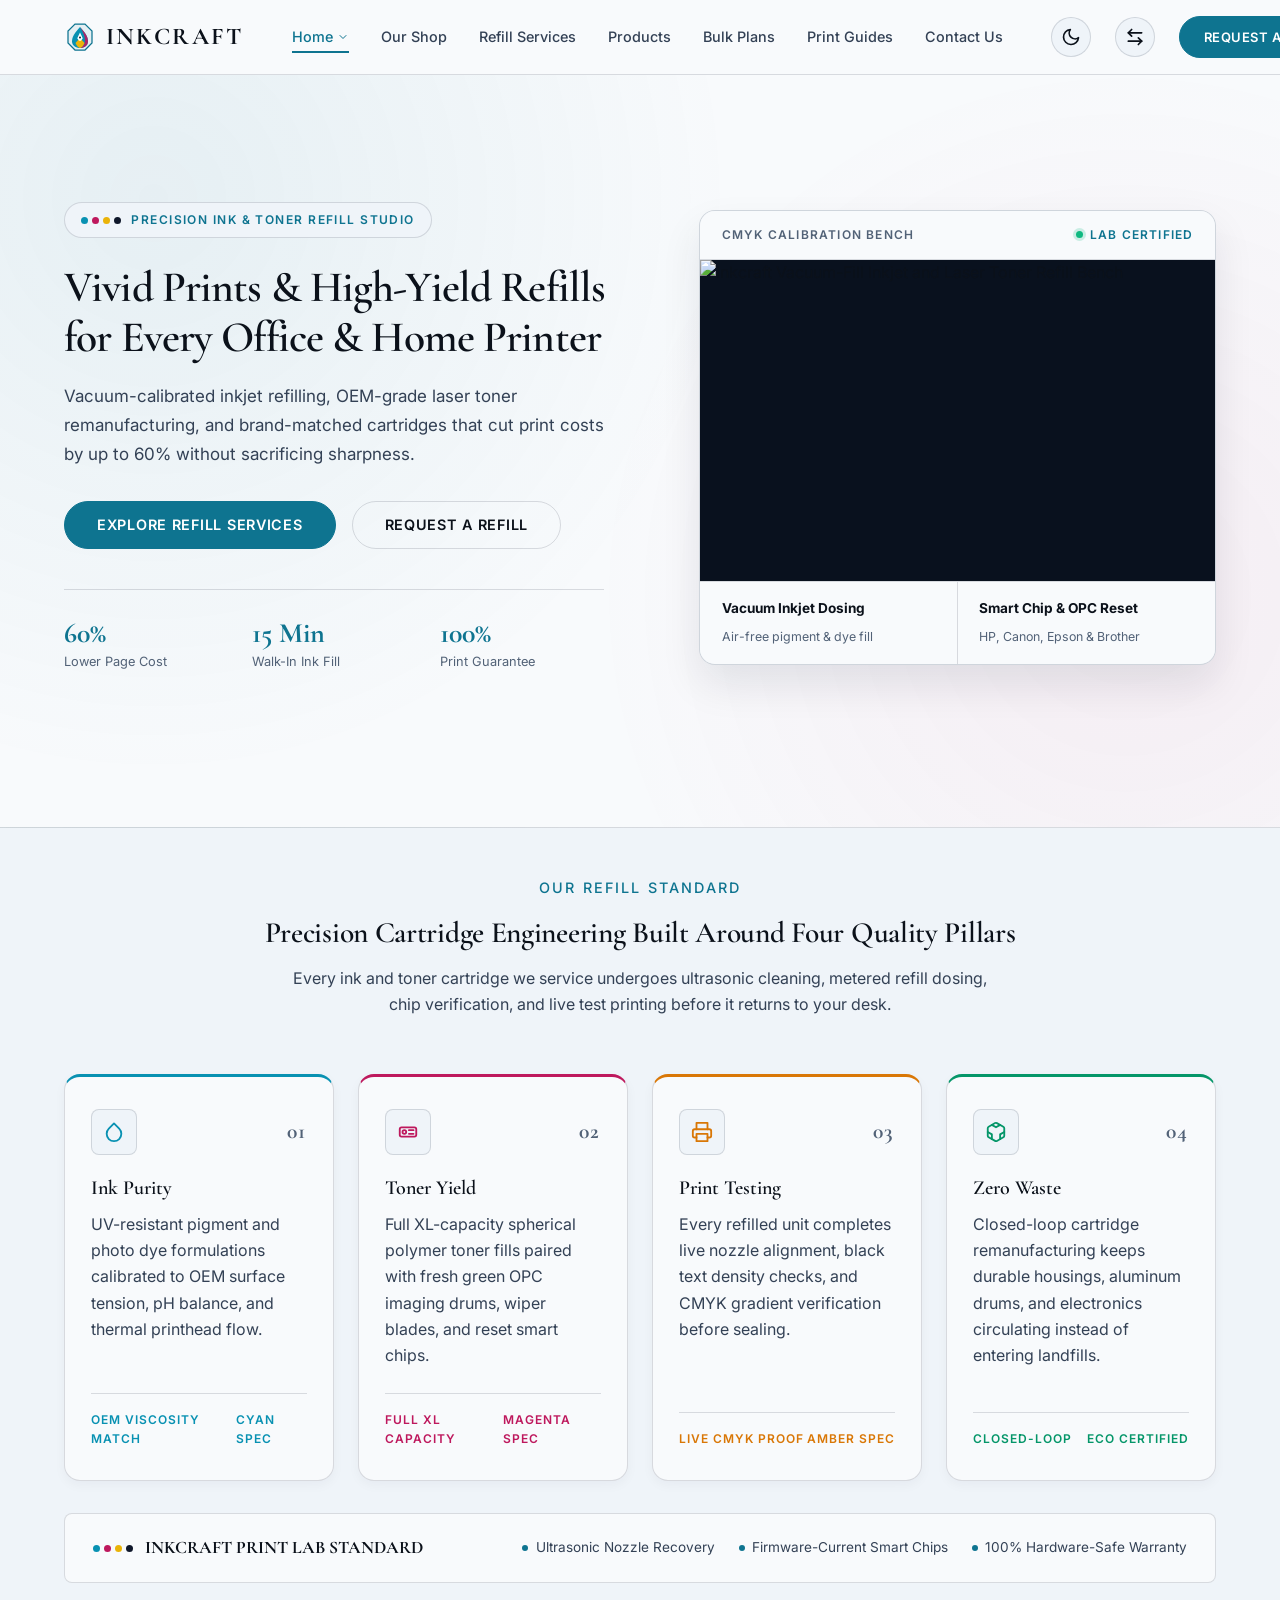
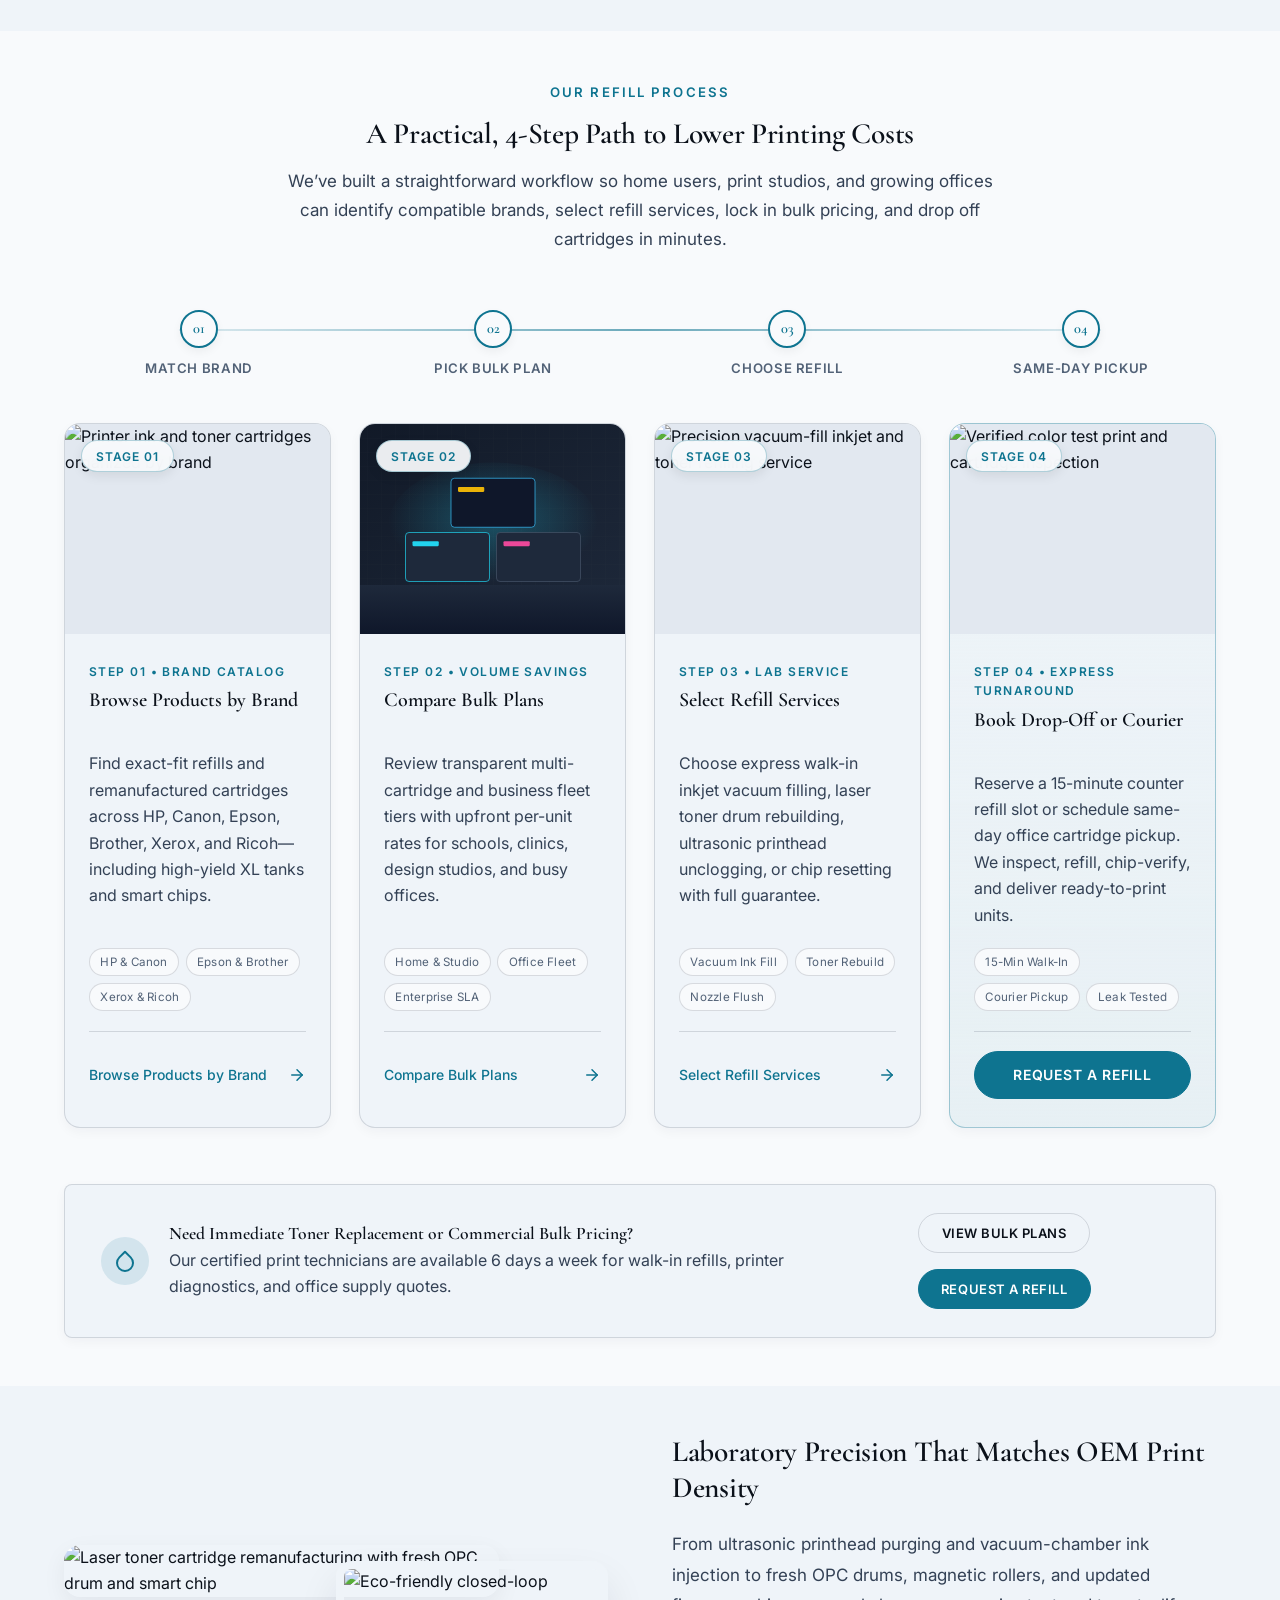
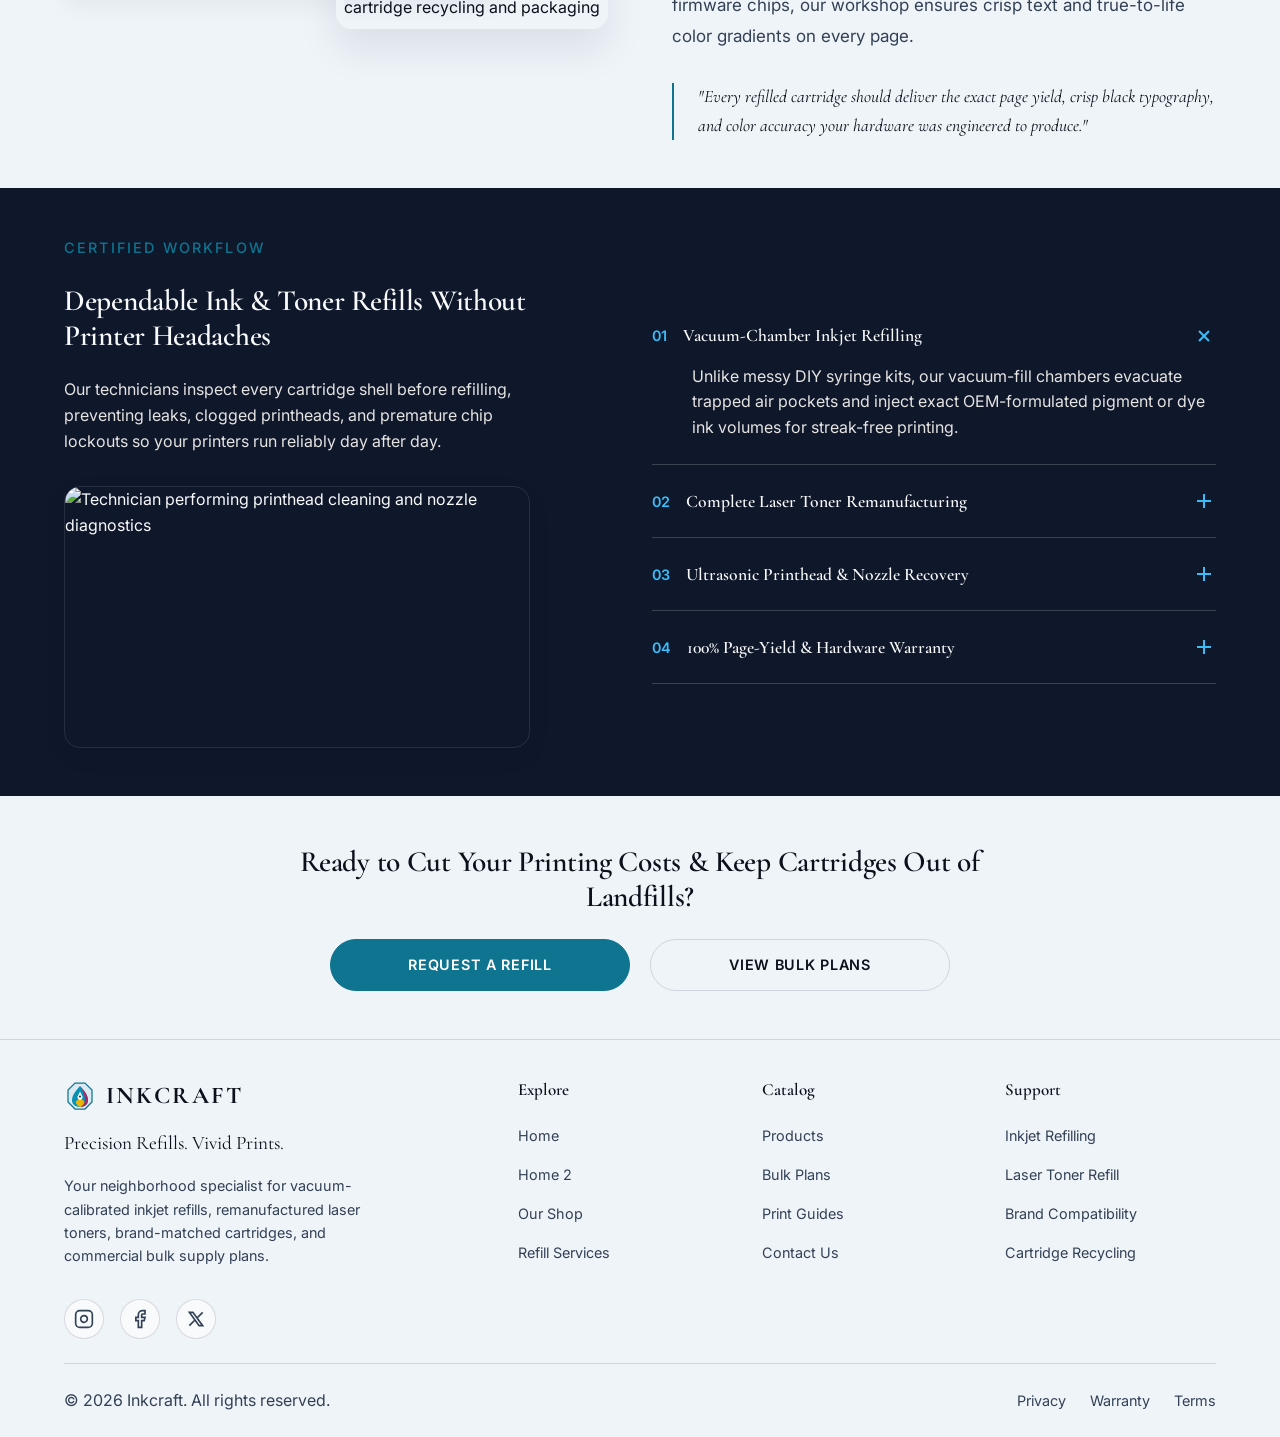
==== commit 9656d43d: "U" ====
--- a/index.html
+++ b/index.html
@@ -328,7 +328,6 @@
       display: flex;
       flex-direction: column;
       flex-grow: 1;
-      justify-content: space-between;
       text-align: start;
     }
     .process-card-step-num {
@@ -337,28 +336,32 @@
       letter-spacing: 0.12em;
       color: var(--accent-primary);
       text-transform: uppercase;
-      margin-bottom: 0.4rem;
+      margin-bottom: 0.45rem;
       display: block;
     }
     .process-card-title {
       font-family: var(--font-display);
-      font-size: var(--text-lg);
+      font-size: var(--text-xl);
       font-weight: 600;
       line-height: 1.25;
       color: var(--text-primary);
       margin-bottom: 0.75rem;
+      min-height: 2.5em;
     }
     .process-card-desc {
-      font-size: 0.92rem;
+      font-size: var(--text-base);
       color: var(--text-secondary);
       line-height: 1.65;
       margin-bottom: 1.25rem;
+      flex: 1;
     }
     .process-card-tags {
       display: flex;
       flex-wrap: wrap;
+      align-content: flex-start;
       gap: 0.4rem;
-      margin-bottom: 1.5rem;
+      margin-bottom: 1.25rem;
+      min-height: 3.9rem;
     }
     .process-tag {
       font-size: 0.725rem;
@@ -371,13 +374,14 @@
       white-space: nowrap;
     }
     .process-card-footer {
-      margin-top: auto;
-      padding-top: 1.25rem;
+      margin-top: 0;
+      padding-top: 1.15rem;
       border-top: 1px solid var(--border-color);
       display: flex;
       align-items: center;
       justify-content: space-between;
       width: 100%;
+      min-height: 68px;
     }
     .process-link {
       display: inline-flex;
@@ -500,13 +504,13 @@
     }
     .pillar-card h3 {
       font-family: var(--font-display);
-      font-size: var(--text-lg);
+      font-size: var(--text-xl);
       font-weight: 600;
       color: var(--text-primary);
       margin-bottom: 0.65rem;
     }
     .pillar-card p {
-      font-size: 0.92rem;
+      font-size: var(--text-base);
       color: var(--text-secondary);
       line-height: 1.65;
       margin-bottom: 1.5rem;
@@ -564,6 +568,14 @@
       border-radius: 50%;
       background: var(--accent-primary);
     }
+    .assistance-actions {
+      display: flex;
+      gap: 1rem;
+      align-items: center;
+      justify-content: center;
+      flex-wrap: wrap;
+    }
+
     @media (max-width: 1100px) {
       .pillars-grid { grid-template-columns: repeat(2, 1fr); }
     }
@@ -571,6 +583,14 @@
       .pillars-grid { grid-template-columns: 1fr; }
       .pillars-lab-strip { flex-direction: column; text-align: center; }
       .pillars-lab-specs { justify-content: center; }
+    }
+
+    .assistance-actions {
+      display: flex;
+      gap: 1rem;
+      align-items: center;
+      justify-content: center;
+      flex-wrap: wrap;
     }
 
     @media (max-width: 1100px) {
@@ -592,6 +612,8 @@
       .process-cards-grid { grid-template-columns: 1fr; gap: 1.75rem; }
       .process-assistance-bar { flex-direction: column; text-align: center; align-items: center; padding: 1.5rem; }
       .assistance-text { flex-direction: column; text-align: center; }
+      .assistance-actions { width: 100%; justify-content: center; }
+      .assistance-actions .btn { min-width: 200px; }
       .elegant-split { grid-template-columns: 1fr; gap: 3rem; }
       .elegant-img-main { width: 95%; }
       .elegant-img-second { width: 45%; }
@@ -614,7 +636,6 @@
         </svg>
         <div class="nav-brand-text">
           <span class="nav-logo-text" style="font-family: var(--font-display); font-size: 1.5rem; font-weight: 700; letter-spacing: 0.1em; line-height: 1.1; color: var(--text-primary); white-space: nowrap;">INKCRAFT</span>
-          <span class="nav-descriptor" style="font-family: var(--font-body); font-size: 0.65rem; font-weight: 400; text-transform: uppercase; letter-spacing: 0.15em; color: var(--text-muted); line-height: 1.35; margin-top: 2px; display: block;"><span style="display: block; white-space: nowrap;">Printer Ink &amp;</span><span style="display: block; white-space: nowrap;">Toner Refill Shop</span></span>
         </div>
       </a>
     </div>
@@ -721,7 +742,7 @@
           <span class="hero-studio-status">LAB CERTIFIED</span>
         </div>
         <div class="hero-studio-media">
-          <img src="assets/images/hero-refill-lab.svg" alt="Inkcraft Vacuum-Fill Inkjet and Laser Toner Refill Bench">
+          <img src="https://m.media-amazon.com/images/I/71i1L-f04qL._AC_UF1000,1000_QL80_.jpg" alt="Inkcraft Vacuum-Fill Inkjet and Laser Toner Refill Bench">
         </div>
         <div class="hero-studio-footer">
           <div class="hero-studio-spec">
@@ -809,7 +830,7 @@
           <p>Closed-loop cartridge remanufacturing keeps durable housings, aluminum drums, and electronics circulating instead of entering landfills.</p>
         </div>
         <div class="pillar-spec">
-          <span>Closed-Loop Reuse</span>
+          <span>Closed-Loop</span>
           <span>Eco Certified</span>
         </div>
       </div>
@@ -868,19 +889,17 @@
       <!-- Stage 01 -->
       <div class="process-card">
         <div class="process-card-img-wrap">
-          <img src="assets/images/cartridge-brands.svg" alt="Printer ink and toner cartridges organized by brand" class="process-card-img" loading="lazy">
+          <img src="https://www.cos.net.au/c/wp-content/uploads/2023/11/Alternative-ink-and-toner.jpg" alt="Printer ink and toner cartridges organized by brand" class="process-card-img" loading="lazy">
           <span class="process-card-badge">Stage 01</span>
         </div>
         <div class="process-card-body">
-          <div>
-            <span class="process-card-step-num">Step 01 &bull; Brand Catalog</span>
-            <h3 class="process-card-title">Browse Products by Brand</h3>
-            <p class="process-card-desc">Find exact-fit refills and remanufactured cartridges across HP, Canon, Epson, Brother, Xerox, and Ricoh—including high-yield XL tanks and smart-chipped laser drums.</p>
-            <div class="process-card-tags">
-              <span class="process-tag">HP &amp; Canon</span>
-              <span class="process-tag">Epson &amp; Brother</span>
-              <span class="process-tag">Xerox &amp; Ricoh</span>
-            </div>
+          <span class="process-card-step-num">Step 01 &bull; Brand Catalog</span>
+          <h3 class="process-card-title">Browse Products by Brand</h3>
+          <p class="process-card-desc">Find exact-fit refills and remanufactured cartridges across HP, Canon, Epson, Brother, Xerox, and Ricoh—including high-yield XL tanks and smart chips.</p>
+          <div class="process-card-tags">
+            <span class="process-tag">HP &amp; Canon</span>
+            <span class="process-tag">Epson &amp; Brother</span>
+            <span class="process-tag">Xerox &amp; Ricoh</span>
           </div>
           <div class="process-card-footer">
             <a href="products.html" class="process-link">
@@ -898,15 +917,13 @@
           <span class="process-card-badge">Stage 02</span>
         </div>
         <div class="process-card-body">
-          <div>
-            <span class="process-card-step-num">Step 02 &bull; Volume Savings</span>
-            <h3 class="process-card-title">Compare Bulk Plans</h3>
-            <p class="process-card-desc">Review transparent multi-cartridge and business fleet tiers with upfront per-unit rates. Ideal for schools, clinics, architectural firms, and busy commercial offices.</p>
-            <div class="process-card-tags">
-              <span class="process-tag">Home &amp; Studio</span>
-              <span class="process-tag">Office Fleet</span>
-              <span class="process-tag">Enterprise SLA</span>
-            </div>
+          <span class="process-card-step-num">Step 02 &bull; Volume Savings</span>
+          <h3 class="process-card-title">Compare Bulk Plans</h3>
+          <p class="process-card-desc">Review transparent multi-cartridge and business fleet tiers with upfront per-unit rates for schools, clinics, design studios, and busy offices.</p>
+          <div class="process-card-tags">
+            <span class="process-tag">Home &amp; Studio</span>
+            <span class="process-tag">Office Fleet</span>
+            <span class="process-tag">Enterprise SLA</span>
           </div>
           <div class="process-card-footer">
             <a href="bulk-plans.html" class="process-link">
@@ -920,19 +937,17 @@
       <!-- Stage 03 -->
       <div class="process-card">
         <div class="process-card-img-wrap">
-          <img src="assets/images/refill-inkjet.svg" alt="Precision vacuum-fill inkjet and toner refilling service" class="process-card-img" loading="lazy">
+          <img src="https://www.toner-master.com/wp-content/uploads/2025/03/refill-toner-cartridges.webp" alt="Precision vacuum-fill inkjet and toner refilling service" class="process-card-img" loading="lazy">
           <span class="process-card-badge">Stage 03</span>
         </div>
         <div class="process-card-body">
-          <div>
-            <span class="process-card-step-num">Step 03 &bull; Lab Service</span>
-            <h3 class="process-card-title">Select Refill Services</h3>
-            <p class="process-card-desc">Choose express walk-in inkjet vacuum filling, full laser toner drum rebuilding, ultrasonic printhead unclogging, or smart chip resetting backed by our 100% print guarantee.</p>
-            <div class="process-card-tags">
-              <span class="process-tag">Vacuum Ink Fill</span>
-              <span class="process-tag">Toner Rebuild</span>
-              <span class="process-tag">Nozzle Flush</span>
-            </div>
+          <span class="process-card-step-num">Step 03 &bull; Lab Service</span>
+          <h3 class="process-card-title">Select Refill Services</h3>
+          <p class="process-card-desc">Choose express walk-in inkjet vacuum filling, laser toner drum rebuilding, ultrasonic printhead unclogging, or chip resetting with full guarantee.</p>
+          <div class="process-card-tags">
+            <span class="process-tag">Vacuum Ink Fill</span>
+            <span class="process-tag">Toner Rebuild</span>
+            <span class="process-tag">Nozzle Flush</span>
           </div>
           <div class="process-card-footer">
             <a href="refill-services.html" class="process-link">
@@ -946,19 +961,17 @@
       <!-- Stage 04 -->
       <div class="process-card process-card-featured">
         <div class="process-card-img-wrap">
-          <img src="assets/images/print-quality.svg" alt="Verified color test print and cartridge inspection" class="process-card-img" loading="lazy">
+          <img src="https://cpimg.tistatic.com/08695235/b/4/Printer-Ink-Cartridges.jpg" alt="Verified color test print and cartridge inspection" class="process-card-img" loading="lazy">
           <span class="process-card-badge">Stage 04</span>
         </div>
         <div class="process-card-body">
-          <div>
-            <span class="process-card-step-num">Step 04 &bull; Express Turnaround</span>
-            <h3 class="process-card-title">Book Drop-Off or Courier</h3>
-            <p class="process-card-desc">Reserve a 15-minute counter refill slot or schedule same-day office cartridge pickup. We inspect, refill, chip-verify, and deliver ready-to-print units fast.</p>
-            <div class="process-card-tags">
-              <span class="process-tag">15-Min Walk-In</span>
-              <span class="process-tag">Courier Pickup</span>
-              <span class="process-tag">Leak Tested</span>
-            </div>
+          <span class="process-card-step-num">Step 04 &bull; Express Turnaround</span>
+          <h3 class="process-card-title">Book Drop-Off or Courier</h3>
+          <p class="process-card-desc">Reserve a 15-minute counter refill slot or schedule same-day office cartridge pickup. We inspect, refill, chip-verify, and deliver ready-to-print units.</p>
+          <div class="process-card-tags">
+            <span class="process-tag">15-Min Walk-In</span>
+            <span class="process-tag">Courier Pickup</span>
+            <span class="process-tag">Leak Tested</span>
           </div>
           <div class="process-card-footer">
             <a href="#" class="btn btn-primary open-modal process-card-btn">Request a Refill</a>
@@ -977,10 +990,10 @@
         </div>
         <div>
           <h4 style="font-family: var(--font-display); font-size: var(--text-lg); font-weight: 600; margin-bottom: 0.25rem; color: var(--text-primary);">Need Immediate Toner Replacement or Commercial Bulk Pricing?</h4>
-          <p style="font-size: 0.9rem; color: var(--text-secondary); margin: 0; line-height: 1.5;">Our certified print technicians are available 6 days a week for walk-in refills, printer diagnostics, and office supply quotes.</p>
-        </div>
-      </div>
-      <div style="display: flex; gap: 1rem; align-items: center; flex-wrap: wrap;">
+          <p style="font-size: var(--text-base); color: var(--text-secondary); margin: 0; line-height: 1.6;">Our certified print technicians are available 6 days a week for walk-in refills, printer diagnostics, and office supply quotes.</p>
+        </div>
+      </div>
+      <div class="assistance-actions">
         <a href="bulk-plans.html" class="btn btn-secondary btn-sm">View Bulk Plans</a>
         <a href="#" class="btn btn-primary btn-sm open-modal">Request a Refill</a>
       </div>
@@ -993,8 +1006,8 @@
   <div class="container">
     <div class="elegant-split">
       <div class="elegant-visuals reveal">
-        <img src="assets/images/refill-toner.svg" class="elegant-img-main" alt="Laser toner cartridge remanufacturing with fresh OPC drum and smart chip">
-        <img src="assets/images/eco-recycling.svg" class="elegant-img-second stagger-1" alt="Eco-friendly closed-loop cartridge recycling and packaging">
+        <img src="https://www.troygroup.com/hubfs/Toner%20cartridges%20fixed.jpg" class="elegant-img-main" alt="Laser toner cartridge remanufacturing with fresh OPC drum and smart chip">
+        <img src="https://www.1ink.com/product_images/uploaded_images/recycling-used-ink-cartridges-in-a-bin.jpg" class="elegant-img-second stagger-1" alt="Eco-friendly closed-loop cartridge recycling and packaging">
       </div>
       <div class="elegant-content reveal stagger-2">
         <h2 style="margin-bottom: 1.5rem;">Laboratory Precision That Matches OEM Print Density</h2>
@@ -1016,7 +1029,7 @@
         <h2 style="margin-bottom: 1.5rem;">Dependable Ink &amp; Toner Refills Without Printer Headaches</h2>
         <p>Our technicians inspect every cartridge shell before refilling, preventing leaks, clogged printheads, and premature chip lockouts so your printers run reliably day after day.</p>
         <div style="margin-top: 2rem; border-radius: var(--radius-lg); overflow: hidden; box-shadow: var(--shadow-md); border: 1px solid rgba(255,255,255,0.1);">
-          <img src="assets/images/printer-maintenance.svg" alt="Technician performing printhead cleaning and nozzle diagnostics" style="width: 100%; height: 260px; object-fit: cover; display: block;">
+          <img src="https://cdn.shopify.com/s/files/1/0261/8041/9620/files/dtf_printer_usa_maintenance.jpg?v=1791106017" alt="Technician performing printhead cleaning and nozzle diagnostics" style="width: 100%; height: 260px; object-fit: cover; display: block;">
         </div>
       </div>
       <div style="grid-column: 7 / 13;" class="reveal stagger-1">
@@ -1145,7 +1158,6 @@
           </svg>
           <div class="nav-brand-text">
           <span class="nav-logo-text" style="font-family: var(--font-display); font-size: 1.5rem; font-weight: 700; letter-spacing: 0.1em; line-height: 1.1; color: var(--text-primary); white-space: nowrap;">INKCRAFT</span>
-          <span class="nav-descriptor" style="font-family: var(--font-body); font-size: 0.65rem; font-weight: 400; text-transform: uppercase; letter-spacing: 0.15em; color: var(--text-muted); line-height: 1.35; margin-top: 2px; display: block;"><span style="display: block; white-space: nowrap;">Printer Ink &amp;</span><span style="display: block; white-space: nowrap;">Toner Refill Shop</span></span>
         </div>
         </a>
         <p style="font-family: var(--font-display); font-size: 1.2rem; color: var(--text-primary); margin-bottom: 1rem;">Precision Refills. Vivid Prints.</p>
--- a/assets/css/style.css
+++ b/assets/css/style.css
@@ -43,15 +43,15 @@
   --space-xl: clamp(2rem, 4vw, 2.5rem);
   --space-xxl: clamp(2.5rem, 5vw, 3rem);
 
-  /* Fluid Typography */
-  --text-xs: clamp(0.75rem, 0.8vw, 0.875rem);
-  --text-sm: clamp(0.875rem, 1vw, 1rem);
-  --text-base: clamp(1rem, 1.2vw, 1.125rem);
-  --text-md: clamp(1.125rem, 1.5vw, 1.35rem);
-  --text-lg: clamp(1.5rem, 2vw, 1.75rem);
-  --text-xl: clamp(2rem, 3vw, 2.5rem);
-  --text-xxl: clamp(2.5rem, 4vw, 3.5rem);
-  --text-hero: clamp(3rem, 6vw, 5.5rem);
+  /* Fluid Typography (Consistent Across All Pages) */
+  --text-xs: 0.78rem;
+  --text-sm: 0.9rem;
+  --text-base: 1rem;
+  --text-md: 1.0625rem;
+  --text-lg: clamp(1.1rem, 1.25vw, 1.22rem);
+  --text-xl: clamp(1.25rem, 1.5vw, 1.4rem);
+  --text-xxl: clamp(1.75rem, 2.3vw, 2.15rem);
+  --text-hero: clamp(2.15rem, 3.4vw, 3rem);
 
   /* Layout */
   --container-width: 1400px;
@@ -128,8 +128,8 @@
 h5,
 h6 {
   font-family: var(--font-display);
-  font-weight: 400;
-  line-height: 1.1;
+  font-weight: 600;
+  line-height: 1.2;
   color: var(--text-primary);
 }
 
@@ -398,9 +398,9 @@
 .hero .btn-secondary,
 .hero-home .btn-secondary,
 .section-dark .btn-secondary {
-  border-color: rgba(255, 255, 255, 0.45);
+  border-color: rgba(255, 255, 255, 0.55);
   color: #ffffff;
-  background-color: rgba(255, 255, 255, 0.08);
+  background-color: rgba(255, 255, 255, 0.12);
   backdrop-filter: blur(4px);
   -webkit-backdrop-filter: blur(4px);
 }
@@ -855,15 +855,15 @@
 .hero-content h1 {
   color: #fff;
   font-family: var(--font-display);
-  font-size: clamp(2.1rem, 3.8vw, 3.1rem);
-  line-height: 1.25;
+  font-size: var(--text-hero);
+  line-height: 1.2;
   margin-bottom: 1.25rem;
 }
 
 .hero-content p {
   color: rgba(255, 255, 255, 0.9);
-  font-size: clamp(0.95rem, 1.2vw, 1.125rem);
-  line-height: 1.6;
+  font-size: var(--text-md);
+  line-height: 1.65;
 }
 
 .desktop-br {
@@ -1588,6 +1588,18 @@
     height: 100px;
   }
 
+  .editorial-grid {
+    display: flex;
+    flex-direction: column;
+  }
+
+  /* Mobile controls at top of menu */
+  .mobile-controls {
+    justify-content: flex-start;
+  }
+}
+
+@media (max-width: 767px) {
   .footer-grid {
     grid-template-columns: 1fr;
     text-align: center;
@@ -1607,16 +1619,6 @@
     flex-direction: column;
     gap: 1rem;
     text-align: center;
-  }
-
-  .editorial-grid {
-    display: flex;
-    flex-direction: column;
-  }
-
-  /* Mobile controls at top of menu */
-  .mobile-controls {
-    justify-content: flex-start;
   }
 }
 
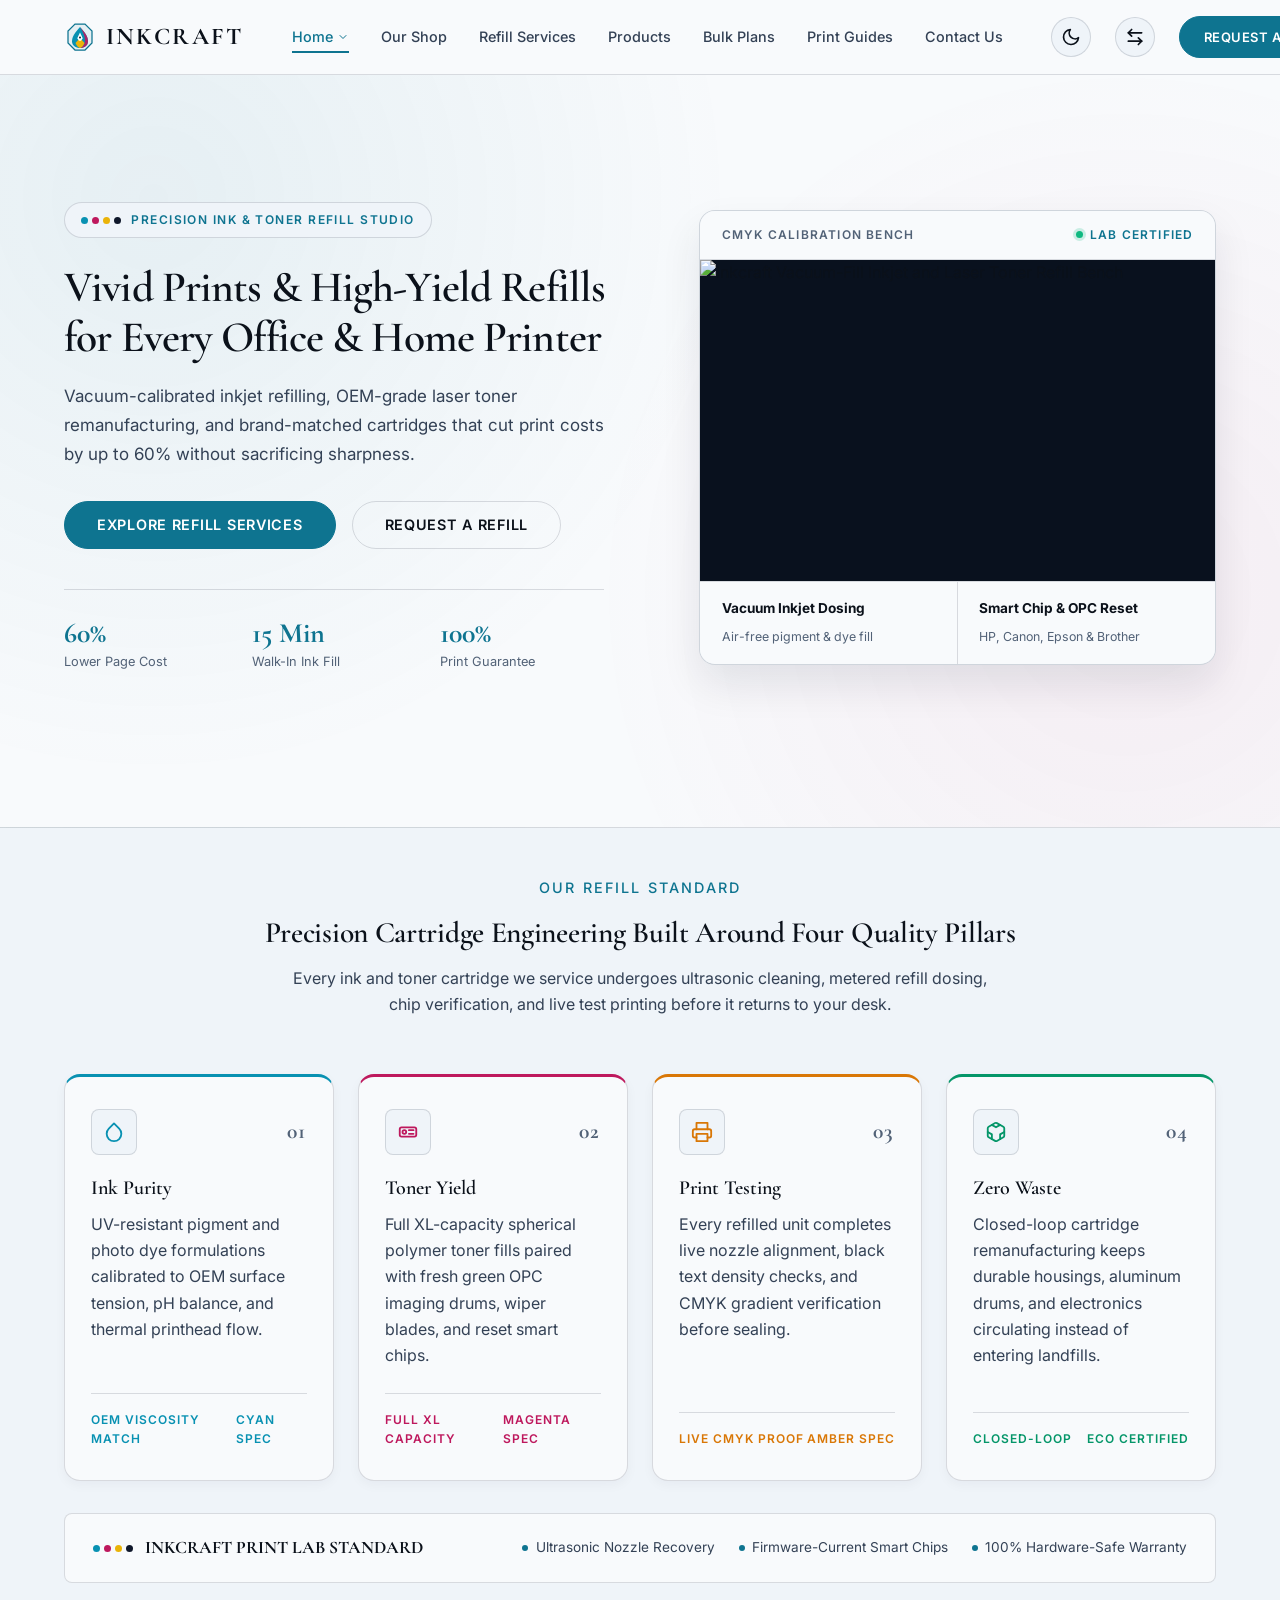
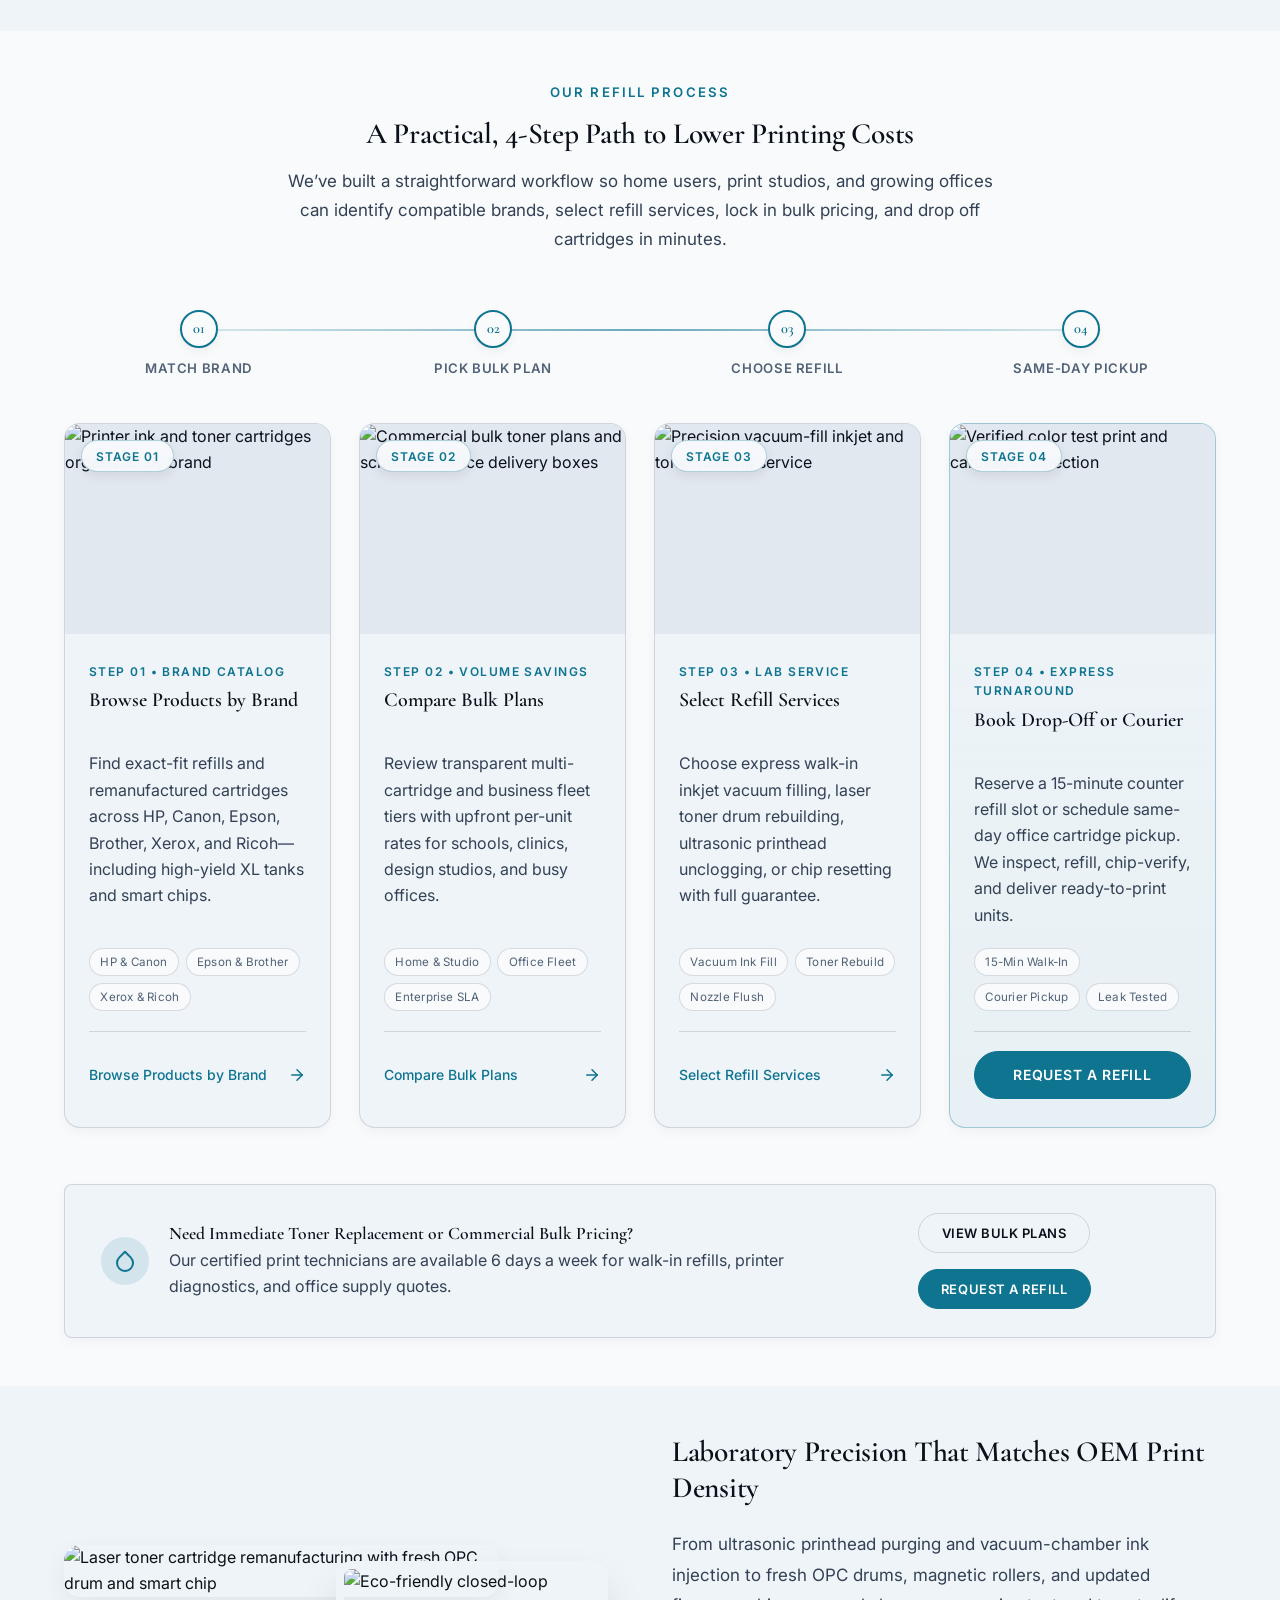
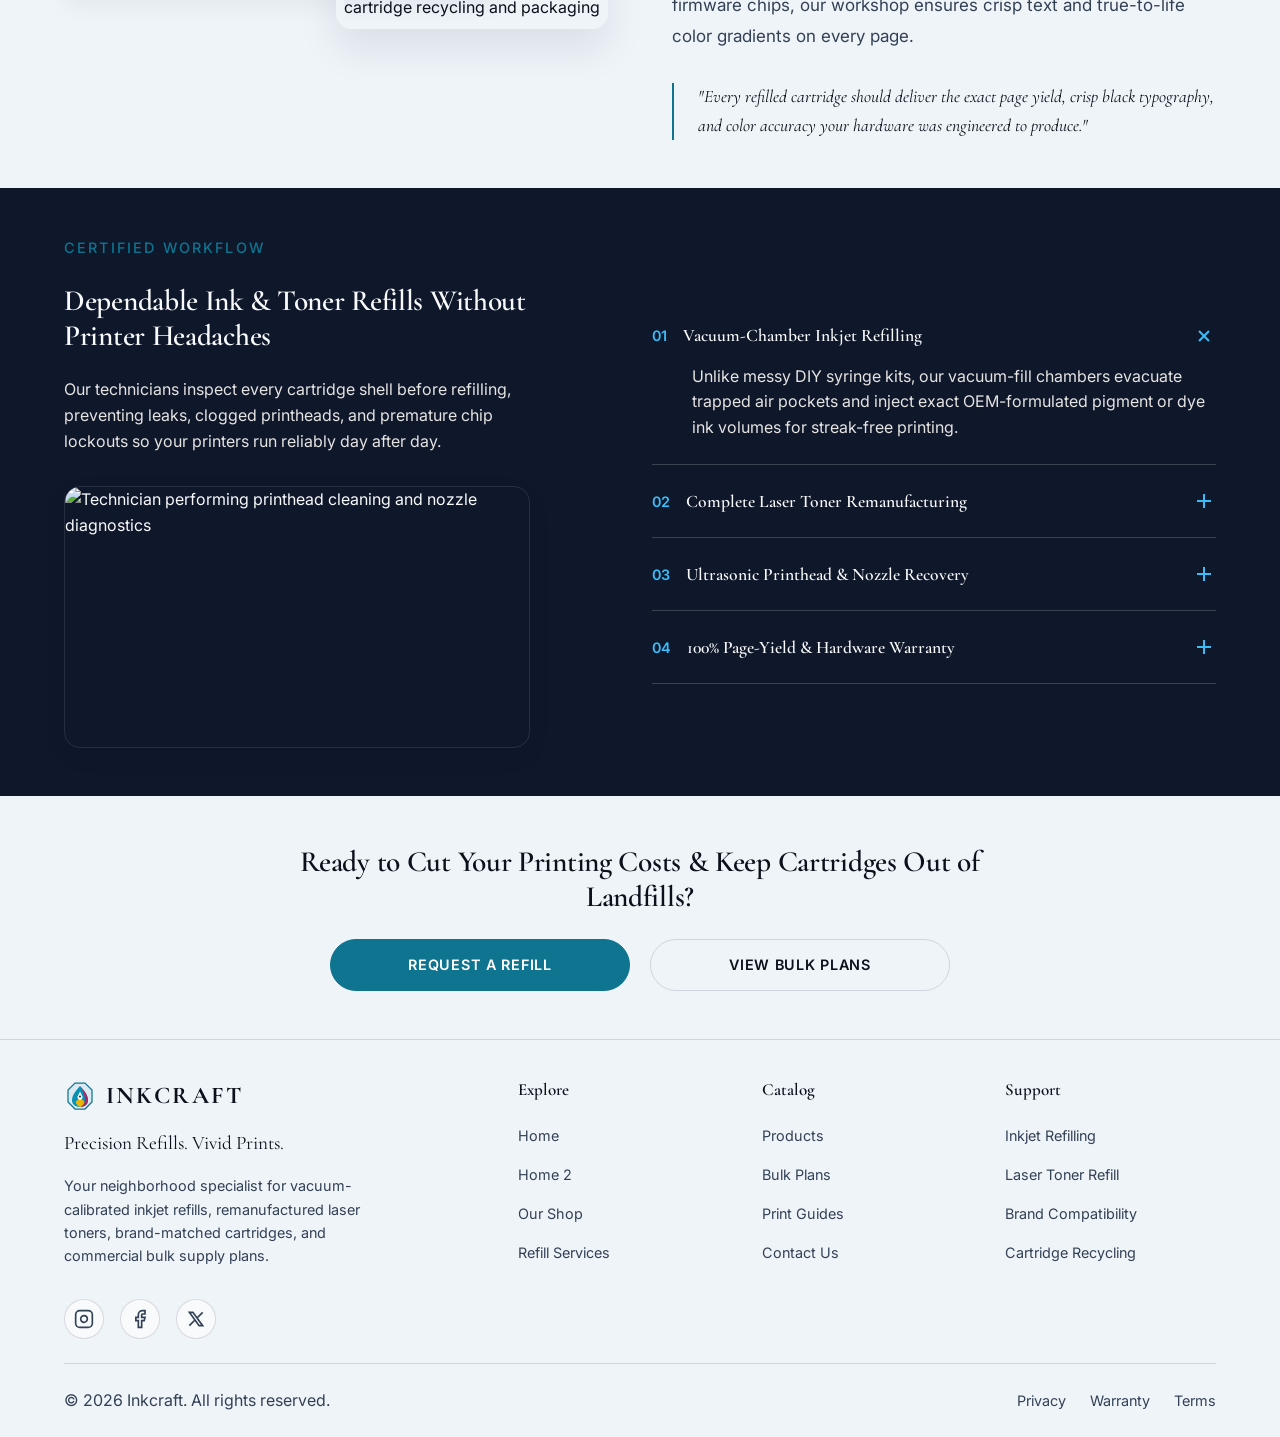
==== commit 54255415: "U" ====
--- a/index.html
+++ b/index.html
@@ -585,14 +585,6 @@
       .pillars-lab-specs { justify-content: center; }
     }
 
-    .assistance-actions {
-      display: flex;
-      gap: 1rem;
-      align-items: center;
-      justify-content: center;
-      flex-wrap: wrap;
-    }
-
     @media (max-width: 1100px) {
       .hero-split-grid {
         grid-template-columns: 1fr;
@@ -610,6 +602,7 @@
       .hero-studio-spec:first-child { border-right: none; border-bottom: 1px solid var(--border-color); }
       .process-journey-tracker { display: none; }
       .process-cards-grid { grid-template-columns: 1fr; gap: 1.75rem; }
+      .process-card-img-wrap { height: 300px; }
       .process-assistance-bar { flex-direction: column; text-align: center; align-items: center; padding: 1.5rem; }
       .assistance-text { flex-direction: column; text-align: center; }
       .assistance-actions { width: 100%; justify-content: center; }
@@ -617,6 +610,9 @@
       .elegant-split { grid-template-columns: 1fr; gap: 3rem; }
       .elegant-img-main { width: 95%; }
       .elegant-img-second { width: 45%; }
+    }
+    @media (max-width: 480px) {
+      .process-card-img-wrap { height: 240px; }
     }
   </style>
 </head>
@@ -913,7 +909,7 @@
       <!-- Stage 02 -->
       <div class="process-card">
         <div class="process-card-img-wrap">
-          <img src="assets/images/bulk-logistics.svg" alt="Commercial bulk toner plans and scheduled office delivery boxes" class="process-card-img" loading="lazy">
+          <img src="https://blog-new.tonerconnect.net/wp-content/uploads/2026/01/Image-3.webp" alt="Commercial bulk toner plans and scheduled office delivery boxes" class="process-card-img" loading="lazy">
           <span class="process-card-badge">Stage 02</span>
         </div>
         <div class="process-card-body">
--- a/assets/css/style.css
+++ b/assets/css/style.css
@@ -796,22 +796,39 @@
   width: 100% !important;
 }
 
-/* Hero Section Base (Inner Pages: About to Contact) */
+/* Hero Section Base (Inner Pages: Our Shop to Contact Us) */
 .hero {
   position: relative;
-  min-height: 52vh;
+  min-height: 46vh;
   display: flex;
   align-items: center;
   justify-content: center;
-  padding: 6.5rem 1.5rem 4rem 1.5rem;
+  padding: 7.5rem 1.5rem 4rem 1.5rem;
   overflow: hidden;
+  background:
+    radial-gradient(circle at 18% 28%, rgba(14, 116, 144, 0.12) 0%, transparent 48%),
+    radial-gradient(circle at 82% 72%, rgba(56, 189, 248, 0.12) 0%, transparent 46%),
+    linear-gradient(180deg, #E7F2F9 0%, #F4F9FC 100%);
+  border-bottom: 1px solid var(--border-color);
+}
+
+[data-theme="dark"] .hero {
+  background:
+    radial-gradient(circle at 18% 28%, rgba(34, 211, 238, 0.14) 0%, transparent 48%),
+    radial-gradient(circle at 82% 72%, rgba(190, 24, 93, 0.10) 0%, transparent 46%),
+    linear-gradient(180deg, #0D1624 0%, #131E30 100%);
 }
 
 @media (min-width: 992px) {
   .hero {
-    min-height: 54vh;
-    padding: 7rem 2rem 4.5rem 2rem;
-  }
+    min-height: 48vh;
+    padding: 8rem 2rem 4.5rem 2rem;
+  }
+}
+
+.hero .hero-bg,
+.hero .hero-overlay {
+  display: none;
 }
 
 .hero-bg {
@@ -847,13 +864,12 @@
 .hero-content {
   position: relative;
   z-index: 2;
-  color: #fff;
-  /* Force white for dark overlays */
+  color: var(--text-primary);
   max-width: 860px;
 }
 
 .hero-content h1 {
-  color: #fff;
+  color: var(--text-primary) !important;
   font-family: var(--font-display);
   font-size: var(--text-hero);
   line-height: 1.2;
@@ -861,9 +877,18 @@
 }
 
 .hero-content p {
-  color: rgba(255, 255, 255, 0.9);
+  color: var(--text-secondary) !important;
   font-size: var(--text-md);
   line-height: 1.65;
+}
+
+[data-theme="dark"] .hero-content,
+[data-theme="dark"] .hero-content h1 {
+  color: #F8FAFC !important;
+}
+
+[data-theme="dark"] .hero-content p {
+  color: #CBD5E1 !important;
 }
 
 .desktop-br {
@@ -886,8 +911,14 @@
   color: var(--accent-primary);
 }
 
-.hero .eyebrow {
-  color: var(--color-copper-muted);
+.hero .eyebrow,
+.hero .hero-eyebrow {
+  color: var(--accent-primary) !important;
+}
+
+[data-theme="dark"] .hero .eyebrow,
+[data-theme="dark"] .hero .hero-eyebrow {
+  color: var(--accent-light) !important;
 }
 
 /* Standard Sections */
